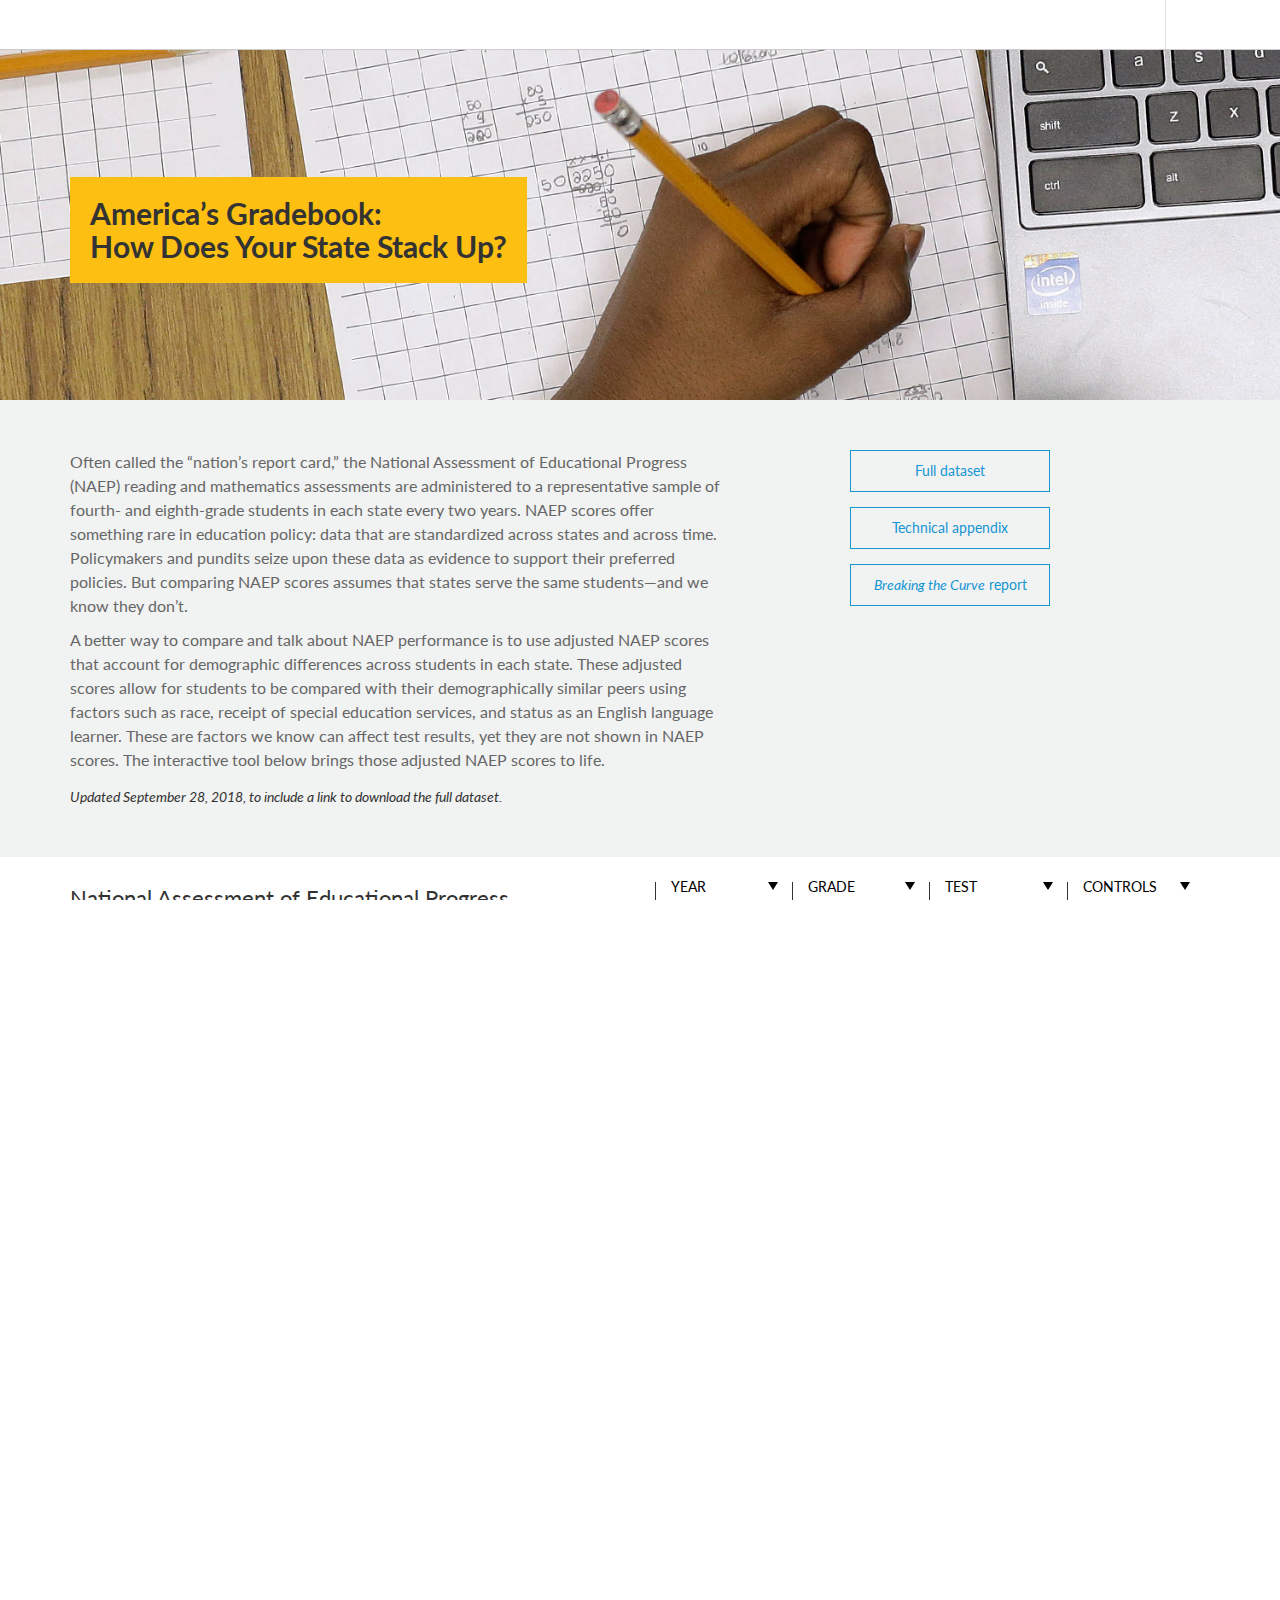
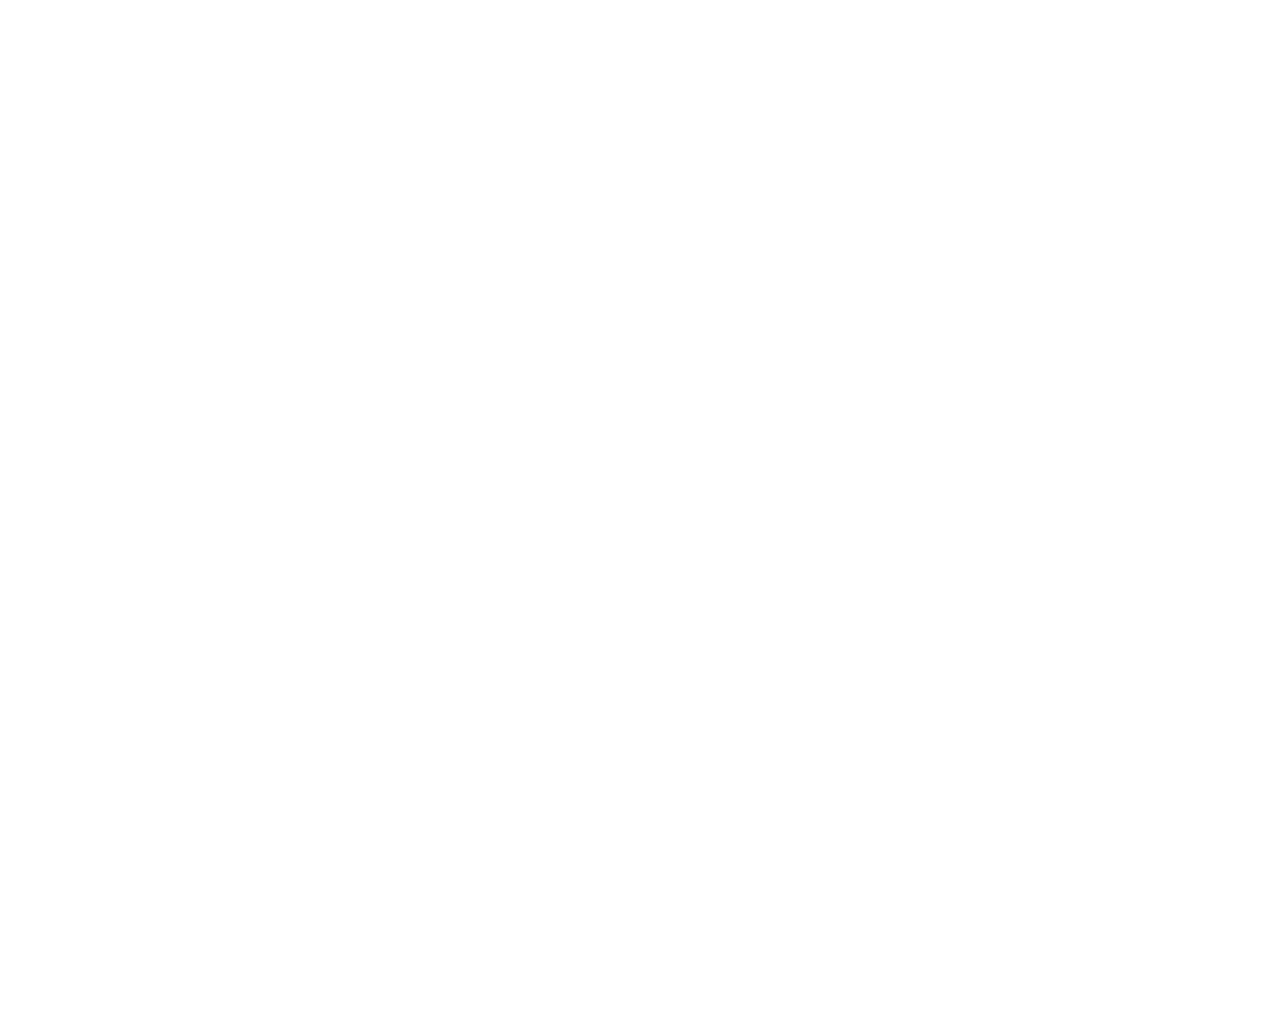
==== index.html @ 993fdc26 "text changes" ====
<!DOCTYPE html>
<html lang="en">

<head>
    <meta charset="utf-8">
    <meta http-equiv="X-UA-Compatible" content="IE=edge">
    <meta name="viewport" content="width=device-width, initial-scale=1, user-scalable=no">
    <link rel="shortcut icon" href="favicon.ico">
    <title>America’s Gradebook</title>


    <!--social metas-->
    <meta name="twitter:card" content="summary">
    <meta name="twitter:site" content="@urbaninstitute">
    <meta name="twitter:creator" content="@urbaninstitute">
    <meta name="twitter:title" content="America's Gradebook">
    <meta name="twitter:description" content="How does your state stack up?">
    <meta name="twitter:image" content="http://apps.urban.org/features/naep/img/social.png">
    <meta property="og:title" content="America's Gradebook" />
    <meta property="og:description" content="How does your state stack up?" />
    <meta property="og:image" content="http://apps.urban.org/features/naep/img/social.png" />
    <meta property="og:image:type" content="image/jpeg">
    <meta property="og:url" content="http://urbn.is/naep">


    <link href="https://fonts.googleapis.com/css?family=Lato:300,400,700,300italic,400italic,700italic" rel="stylesheet" type="text/css">
    <link rel="stylesheet" type="text/css" href="css/urban-header.css">
    <link rel="stylesheet" type="text/css" href="css/main.css">

    <link rel="stylesheet" type="text/css" href="lib/bootstrap.min.css">

    <script type="application/ld+json">
    {
        "@context": "http://schema.org",
        "@type": "NewsArticle",
        "headline": "America's Gradebook",
        "url": "http://apps.urban.org/features/naep/",
        "thumbnailUrl": "http://apps.urban.org/features/naep/img/social.png",
        "dateCreated": "2016-06-22T04:00:00.000Z",
        "articleSection": "Interactive Feature",
        "creator": ["Matthew Chingos","Kristin Blagg","Hannah Recht ","Christina Baird","Alexandra Tilsley","Elizabeth Forney"],
        "keywords": ["Education and Training"]
    }
    </script>


</head>

<body>
<!-- Google Tag Manager -->
<noscript><iframe src="//www.googletagmanager.com/ns.html?id=GTM-MKBD2W"
height="0" width="0" style="display:none;visibility:hidden"></iframe></noscript>
<script>(function(w,d,s,l,i){w[l]=w[l]||[];w[l].push({'gtm.start':
new Date().getTime(),event:'gtm.js'});var f=d.getElementsByTagName(s)[0],
j=d.createElement(s),dl=l!='dataLayer'?'&l='+l:'';j.async=true;j.src=
'//www.googletagmanager.com/gtm.js?id='+i+dl;f.parentNode.insertBefore(j,f);
})(window,document,'script','dataLayer','GTM-MKBD2W');</script>
<!-- End Google Tag Manager -->

    <!--    header-->
    <div id="header-pinned" class="no-touch">
        <div class="content">
            <a target="_blank" href="http://www.urban.org" title="Home" rel="home" class="site-logo"></a>
            <!--div class="title"><span class="feature-link"><a href="http://www.urban.org/features" class="title-linkback">Features</a> <span>: :</span> </span><a href="index.html" class="title-linkback">National Assessment of Education Progress</a>
            </div-->
            <div class="share-icons">
                <div class="shareThisP">
                    <span onclick="toggle_visibility('shareBox');">
                            <div class="shareThisB"></div>
                        </span>
                    <div class="shareThisW" id="shareBox">

                        <div class="addthis_toolbox addthis_default_style  " addthis:title="" addthis:url="">
                            <a href="https://www.facebook.com/sharer/sharer.php?u=http%3A//urbn.is/naep" target="_blank" class="addthis_button_facebook at300b" title="Facebook" onclick="toggle_visibility('shareBox');"><span class="at4-icon aticon-facebook" style="background-color: rgb(48, 88, 145);"><span class="at_a11y">Share on facebook</span></span></a>

                            <a href="http://twitter.com/intent/tweet?text=America%27s%20Gradebook%3A%20How%20Does%20Your%20State%20Stack%20Up%3F%20http%3A%2F%2Furbn.is%2Fnaep%20(via%20%40urbaninstitute)" target="_blank" class="addthis_button_twitter at300b" title="Tweet" onclick="toggle_visibility('shareBox');"><span class="at4-icon aticon-twitter" style="background-color: rgb(44, 168, 210);"><span class="at_a11y">Share on twitter</span></span></a>

                            <a href="mailto:%20?Subject= New interactive from Urban Institute &amp;Body=Hi! I thought you'd be interested in this new interactive from the Urban Institute: “America’s Gradebook: How Does Your State Stack Up?” http://urbn.is/naep" target="_blank" class="addthis_button_email at300b" target="_blank" title="Email" onclick="toggle_visibility('shareBox');"><span class="at4-icon aticon-email" style="background-color: rgb(115, 138, 141);"><span class="at_a11y">Share on email</span></span></a>
                            <div class="atclear"></div>
                        </div>

                    </div>
                </div>
            </div>
        </div>
    </div>

    <div id="openimg">
        <div class="container">
            <div class="row">
                <div class="col-md-6">
                    <div id="titleparent">
                        <div id="titleholder">
                            <h1 class="projtitle">America’s Gradebook:</br> How Does Your State Stack Up?</h1>
                        </div>
                    </div>
                </div>
            </div>
        </div>
    </div>

    <div id="intro">
        <div class="container">
            <div class="row">
                <div class="col-md-7">
                    <p>Often called the “nation’s report card,” the National Assessment of Educational Progress (NAEP) reading and mathematics assessments are administered to a representative sample of fourth- and eighth-grade students in each state every two years. NAEP scores offer something rare in education policy: data that are standardized across states and across time. Policymakers and pundits seize upon these data as evidence to support their preferred policies. But comparing NAEP scores assumes that states serve the same students—and we know they don’t.</p>

                    <p>A better way to compare and talk about NAEP performance is to use adjusted NAEP scores that account for demographic differences across students in each state. These adjusted scores allow for students to be compared with their demographically similar peers using factors such as race, receipt of special education services, and status as an English language learner. These are factors we know can affect test results, yet they are not shown in NAEP scores. The interactive tool below brings those adjusted NAEP scores to life.</p>
                    <div id = "dateUpdated">Updated September 28, 2018, to include a link to download the full dataset.</div>
                </div>

                <div class="col-md-4 col-md-offset-1">
                    <a href="data/NAEP_fulldata.xlsx" class="nodec">
                        <btn class="intro-button">Full dataset</btn>
                    </a>
                    <a href="naep-technical-appendix.pdf" class="nodec">
                        <btn class="intro-button">Technical appendix</btn>
                    </a>
                    <a href="http://www.urban.org/research/publication/breaking-curve-promises-and-pitfalls-using-naep-data-assess-state-role-student-achievement" class="nodec">
                        <btn class="intro-button"><i>Breaking the Curve</i> report</btn>
                    </a>
                </div>
            </div>
        </div>
    </div>

    <div class="container">
        <div id="controlbar" class="row">
            <div class="col-md-6">
                <div id="main-title">National Assessment of Educational Progress</div>
            </div>
            <div class="col-md-6">
                <div id="mainbtns">
                    <div class="holder">
                        <div class="ddbox" id="yearbox">
                            <div class="select-title">Year</div>
                            <div class="triangle" id="yeartriangle"></div>
                            <div id="yeardisplay" class="ddval"></div>
                        </div>
                        <div id="yeardd" class="dd maindd">
                            <input type="radio" name="year-select" id="y2019" class="urban-radio" value="2019" checked="checked" />
                            <label for="y2019" class="radio-label">2019</label>
                            <input type="radio" name="year-select" id="y2017" class="urban-radio" value="2017" />
                            <label for="y2017" class="radio-label">2017</label>
                            <input type="radio" name="year-select" id="y2015" class="urban-radio" value="2015" />
                            <label for="y2015" class="radio-label">2015</label>
                            <input type="radio" name="year-select" id="y2013" class="urban-radio" value="2013" />
                            <label for="y2013" class="radio-label">2013</label>
                            <input type="radio" name="year-select" id="y2011" class="urban-radio" value="2011" />
                            <label for="y2011" class="radio-label">2011</label>
                            <input type="radio" name="year-select" id="y2009" class="urban-radio" value="2009" />
                            <label for="y2009" class="radio-label">2009</label>
                            <input type="radio" name="year-select" id="y2007" class="urban-radio" value="2007" />
                            <label for="y2007" class="radio-label">2007</label>
                            <input type="radio" name="year-select" id="y2005" class="urban-radio" value="2005" />
                            <label for="y2005" class="radio-label">2005</label>
                            <input type="radio" name="year-select" id="y2003" class="urban-radio" value="2003" />
                            <label for="y2003" class="radio-label">2003</label>
                            <input type="radio" name="year-select" id="y2002" class="urban-radio" value="2002" />
                            <label for="y2002" class="radio-label">2002</label>
                            <input type="radio" name="year-select" id="y2000" class="urban-radio" value="2000" />
                            <label for="y2000" class="radio-label">2000</label>
                            <input type="radio" name="year-select" id="y1998" class="urban-radio" value="1998">
                            <label for="y1998" class="radio-label">1998</label>
                            <input type="radio" name="year-select" id="y1996" class="urban-radio" value="1996" />
                            <label for="y1996" class="radio-label">1996</label>
                        </div>
                    </div>

                    <div class="holder">
                        <div class="ddbox" id="gradebox">
                            <div class="select-title">Grade</div>
                            <div class="triangle" id="gradetriangle"></div>
                            <div id="gradedisplay" class="ddval"></div>
                        </div>
                        <div id="gradedd" class="dd maindd">
                            <input type="radio" name="grade-select" id="gr4" class="urban-radio" value="4" checked="checked" />
                            <label for="gr4" class="radio-label">4th</label>
                            <input type="radio" name="grade-select" id="gr8" class="urban-radio" value="8" />
                            <label for="gr8" class="radio-label">8th</label>
                        </div>
                    </div>
                    <div class="holder">
                        <div class="ddbox" id="subjectbox">
                            <div class="select-title">Test</div>
                            <div class="triangle" id="subjecttriangle"></div>
                            <div id="subjectdisplay" class="ddval"></div>
                        </div>
                        <div id="subjectdd" class="dd maindd">
                            <input type="radio" name="subject-select" id="math" class="urban-radio" value="math" checked="checked" />
                            <label for="math" class="radio-label">Math</label>
                            <input type="radio" name="subject-select" id="reading" class="urban-radio" value="reading" />
                            <label for="reading" class="radio-label">Reading</label>
                        </div>
                    </div>

                    <div class="holder">
                        <div class="ddbox" id="controlsbox">
                            <div class="select-title">Controls</div>
                            <div class="triangle"></div>
                            <div id="controlsdisplay" class="ddval"></div>

                        </div>
                        <div id="controlsdd" class="dd">
                            <btn id="allon" class="dropdown-button selected">All on</btn>
                            <btn id="alloff" class="dropdown-button">All off</btn>

                            <div id="controlstext">Select the factor(s) you want to consider in adjusting the raw NAEP scores.</div>
                            <input type="checkbox" name="age" id="age" class="css-checkbox" value="age" checked="checked" />
                            <label for="age" class="css-label">Age</label>

                            <input type="checkbox" name="race" id="race" class="css-checkbox" value="race" checked="checked" />
                            <label for="race" class="css-label">Race/Ethnicity</label>

                            <input type="checkbox" name="eng" id="eng" class="css-checkbox" value="eng" disabled ="disabled"/>
                            <label for="eng" class="css-label">Frequency of English spoken at home</label>

                            <input type="checkbox" name="sped" id="sped" class="css-checkbox" value="sped" checked="checked" />
                            <label for="sped" class="css-label">Special education status</label>

                            <input type="checkbox" name="lep" id="lep" class="css-checkbox" value="lep" checked="checked" />
                            <label for="lep" class="css-label">English language learner status</label>


                            <div id = "frplLabel">Free and reduced-price lunch eligibility</div>
                            <input type="checkbox" name="frpl" id="frpl" class="css-checkbox" value="frpl" />
                            <label for="frpl" class="css-label">As reported by NAEP</label>

                            <input type="checkbox" name="frplc" id="frplc" class="css-checkbox" value="frplc" checked="checked" />
                            <label for="frplc" class="css-label">Imputed</label>


                        </div>
                    </div>

                </div>
            </div>
        </div>
    </div>

    <hr>
    <div class="container">
        <div class="row">

            <div class="col-lg-7 col-md-7">
                <div class="legend-item">
                    <h4 class="legend-title">Unadjusted v. adjusted scores</h4></div>
                <div class="legend-item">
                    <div class="circle unadjusted"></div>
                    <div class="legend">Unadjusted</div>
                </div>

                <div class="legend-item">
                    <div class="circle adjusted"></div>
                    <div class="legend">Adjusted</div>
                </div>

                <!--line showing what test you're looking at-->
                <div id="graphname">
                    <div id="yearname" class="name"></div>
                    <div id="gradename" class="name"></div> grade
                    <div id="subjectname" class="name"></div> with controls for
                    <div id="controlsname" class="name"></div>
                </div>
            </div>
            <div class="col-lg-5 col-md-5">
                <div id="yearwarn"><span style="color:#fdbf11">*</span>Prior to 2003, students were only tested in one subject per year.</div>
                <div id="engwarn"><span style="color:#fdbf11">*</span>Note about english at home not in 2017, 2019.</div>
                <div id="frplwarn"><span style="color:#fdbf11">*</span>Starting in 2005, the NAEP data included information on whether the student’s school was operating under a provision that would allow for less frequent collection of school lunch forms. For students in these schools, we have built an imputed free and reduced-price lunch eligibility variable.</div>
            </div>
        </div>
        <div class="row">
            <div class="col-lg-7 col-md-7">
                <div id="graphic"></div>
            </div>
            <div class="col-lg-5 col-md-5">
                <div id="tooltipgraph"></div>
            </div>
        </div>

    </div>

    <!-- Footer -->
    <footer>
        <div id="about" class="container">
            <div class="row">

                <div class="col-md-7">
                    <h2>About the data</h2>
                    <p>The adjusted scores are based on an analysis of student-level, restricted-use NAEP data from the US Department of Education. Data are from the 1996, 1998, 2000, 2002, 2003, 2005, 2007, 2009, 2011, 2013, and 2015 administrations of the NAEP assessments. State participation was voluntary before 2003. As a result, state rankings in these years end at the number of states assessed in the year, not at 50.</p>

                    <p>We perform an adjustment across states and time by estimating the relationship between student characteristics and NAEP scores using the student-level data from 2003 (roughly the midpoint of the data). Our adjusted scores for each state reflect the difference between predicted student performance and actual student performance. Student-level data for 2017 are not yet available to researchers, so for that year we forecast an adjusted score that applies the 2015 adjustment to the 2017 raw score.</p>

                    <p>The details of the data and methodology are provided in the <a href="naep-technical-appendix.pdf">technical appendix.</a></p>

                </div>
                <div class="col-md-4 col-md-offset-1">

                    <h2>Project credits</h2>

                    <div class="urbanstatement">This feature was originally funded by an anonymous donor. The 2018 update was made possible with support from the Overdeck Family Foundation. The 2019 update was made possible with support from the Bill &amp; Melinda Gates Foundation. We are grateful to them and to all our funders, who make it possible for Urban to advance its mission. The views expressed are those of the authors and should not be attributed to the Urban Institute, its trustees, or its funders. Funders do not determine research findings or the insights and recommendations of our experts. More information on our funding principles is available <a href = "https://www.urban.org/support/funding-principles" target = "_blank">here</a>. Read our terms of service <a href = "https://www.urban.org/terms-service" target = "_blank">here</a>.</div>

                    <h3 class="job">Research</h3>
                    <a href="http://www.urban.org/author/matthew-chingos">Matthew Chingos</a> and <a href="http://www.urban.org/author/kristin-blagg">Kristin Blagg</a>

                    <h3 class="job">Development and Design</h3>
                    <a href="http://www.urban.org/author/hannah-recht">Hannah Recht</a> and <a href="http://www.urban.org/author/christina-baird">Christina Baird</a>

                    <h3 class="job">Writing</h3>
                    <a href="http://www.urban.org/author/alexandra-tilsley">Alexandra Tilsley</a>

                    <h3 class="job">Editorial</h3>
                    <a href="http://www.urban.org/author/elizabeth-forney">Elizabeth Forney</a>

                    <h3 class="job">Photography</h3> Patrick Semansky/AP

                    <div class="credits"><a href="https://github.com/UrbanInstitute/naep" target="_blank">View this project on Github.</a></div>
                </div>
            </div>
        </div>
    </footer>


    <script src="lib/jquery-2.2.1.min.js"></script>
    <script src="lib/bootstrap.min.js"></script>
    <script src="lib/d3.v3.min.js"></script>
    <script src="lib/modernizr.svg.min.js"></script>
    <script src="lib/header.js"></script>

    <script src="js/main.js"></script>


<script>
    (function (i, s, o, g, r, a, m) {
        i['GoogleAnalyticsObject'] = r;
        i[r] = i[r] || function () { 
            (i[r].q = i[r].q || []).push(arguments)
        }, i[r].l = 1 * new Date();
        a = s.createElement(o),  m = s.getElementsByTagName(o)[0];
        a.async = 1;
        a.src = g;
        m.parentNode.insertBefore(a, m) 
    })(window, document, 'script', '//www.google-analytics.com/analytics.js', 'ga'); 
    ga('create', 'UA-57529944-1', 'auto'); 
    ga('send', 'pageview');
</script>

<!-- START Parse.ly Include: Standard -->
<div id="parsely-root" style="display: none">
  <span id="parsely-cfg" data-parsely-site="urban.org"></span>
</div>
<script>
    (function(s, p, d) {
      var h=d.location.protocol, i=p+"-"+s,
          e=d.getElementById(i), r=d.getElementById(p+"-root"),
          u=h==="https:"?"d1z2jf7jlzjs58.cloudfront.net"
          :"static."+p+".com";
      if (e) return;
      e = d.createElement(s); e.id = i; e.async = true;
      e.src = h+"//"+u+"/p.js"; r.appendChild(e);
    })("script", "parsely", document);
</script>
<!-- END Parse.ly Include: Standard -->


</body>

</html>
---- css/urban-header.css ----
/*HEADER*/

#header-pinned {
    font: 16px Lato;
    color: #333;
    font-weight: 400;
    /* margin-right: 100px; */
    position: fixed;
    top: 0;
    left: 0;
    width: 100%;
    background: #fff;
    border-bottom: 1px solid #ccc;
    z-index: 999;
    -webkit-transition: top 0.25s linear;
    -moz-transition: top 0.25s linear;
    -o-transition: top 0.25s linear;
    transition: top 0.25s linear;
}

.is-visible {
    top: 0px !important;
}

#header-pinned .content {
    height: 49px;
    max-width: 1170px;
    margin: 0 auto;
    position: relative;
}

#header-pinned * {
    color: #333;
    font-weight: 400;
    text-decoration: none;
}

#header-pinned .site-logo {
    display: block;
    width: 34px;
    height: 34px;
    position: absolute;
    left: 10px;
    top: 8px;
    background: url(http://www.urban.org/sites/all/themes/urban/images/logo-mini-dark.png) no-repeat;
    background-size: 34px 34px;
}

#header-pinned .title {
    font-size: 14px;
    line-height: 49px;
    margin: 0 65px 0 55px;
    text-overflow: ellipsis;
    white-space: nowrap;
    overflow: hidden;
}

#header-pinned .title {
    font-size: 20px;
    margin-left: 80px;
}

#header-pinned .title span,
#header-pinned .title a {
    display: inline;
}

#header-pinned .share-icons {
    background-color: transparent;
    width: 69px;
    height: 50px;
    margin: 0;
    padding: 0;
    top: 0;
    width: 60px;
    position: absolute;
    right: 0;
}

#header-pinned .share-icons .shareThisP {
    border-top: 0;
    border-left: 1px solid #e6e5e5;
    height: 49px;
    padding: 9px 0 0;
}

#header-pinned .share-icons .shareThisB {
    float: none;
}

#header-pinned .share-icons .shareThisB {
    display: block;
    background-repeat: no-repeat;
    background-image: url(http://www.urban.org/sites/all/themes/urban/images/generated/icons-s8fe141aaaa.png);
    background-position: 0 -2396px;
    height: 32px;
    width: 32px;
    float: none;
    margin: 0 auto;
}

#header-pinned .share-icons .shareThisB:hover {
    background-position: 0 -1948px;
}

#header-pinned .share-icons .shareThisW {
    display: none;
    float: none;
    top: 50px;
    right: 0;
    left: auto;
    width: 300px;
    text-align: right;
    border: 0;
    background: transparent;
}

#header-pinned .share-icons .shareThisW {
    background-color: #fff;
    border: 1px solid #e6e5e5;
    position: absolute;
    top: 49px;
    left: -96px;
    padding: 0 0 9px;
    border-top: 0;
    width: 150px;
}

#header-pinned .share-icons .addthis_toolbox {
    display: inline-block;
    width: auto;
    border: 1px solid #e6e5e5;
    border-top: 0;
    background: #fff;
    padding: 10px 10px 0 0;
    margin: 0 auto;
}

#header-pinned .share-icons .at15t_twitter.at16t_twitter,
#header-pinned .share-icons .addthis_button_facebook {
    display: block;
    background-repeat: no-repeat;
    background-image: url(http://www.urban.org/sites/all/themes/urban/images/generated/icons-s8fe141aaaa.png);
    background-position: 0 -2056px;
    height: 32px;
    width: 32px;
}

#header-pinned .share-icons .at15t_twitter.at16t_twitter,
#header-pinned .share-icons .addthis_button_facebook:hover {
    background-position: 0 -1609px;
}

#header-pinned .share-icons .at15t_twitter.at16t_twitter,
#header-pinned .share-icons .addthis_button_twitter {
    display: block;
    background-repeat: no-repeat;
    background-image: url(http://www.urban.org/sites/all/themes/urban/images/generated/icons-s8fe141aaaa.png);
    background-position: 0 -1169px;
    height: 32px;
    width: 32px;
}

#header-pinned .share-icons .at15t_twitter.at16t_twitter,
#header-pinned .share-icons .addthis_button_twitter:hover {
    background-position: 0 -1577px;
}

#header-pinned .share-icons .at15t_linkedin.at16t_linkedin,
#header-pinned .share-icons .addthis_button_linkedin {
    display: block;
    background-repeat: no-repeat;
    background-image: url(http://www.urban.org/sites/all/themes/urban/images/generated/icons-s8fe141aaaa.png);
    background-position: 0 -1641px;
    height: 32px;
    width: 32px;
}

#header-pinned .share-icons .at15t_linkedin.at16t_linkedin,
#header-pinned .share-icons .addthis_button_linkedin:hover {
    background-position: 0 -1379px;
}

#header-pinned .share-icons .at15t_google_plusone_share.at16t_google_plusone_share,
#header-pinned .share-icons .addthis_button_google_plusone_share {
    display: block;
    background-repeat: no-repeat;
    background-image: url(http://www.urban.org/sites/all/themes/urban/images/generated/icons-s8fe141aaaa.png);
    background-position: 0 -1719px;
    height: 32px;
    width: 32px;
}

#header-pinned .share-icons .at15t_email.at16t_email,
#header-pinned .share-icons .addthis_button_email {
    display: block;
    background-repeat: no-repeat;
    background-image: url(http://www.urban.org/sites/all/themes/urban/images/generated/icons-s8fe141aaaa.png);
    background-position: 0 -1449px;
    height: 32px;
    width: 32px;
}

#header-pinned .share-icons .at15t_email.at16t_email,
#header-pinned .share-icons .addthis_button_email:hover {
    background-position: 0 -1271px;
}

#header-pinned .share-icons [class^="addthis_button_"] {
    display: inline-block !important;
    margin: 0 0 0 10px;
}

#header-pinned .share-icons .addthis_toolbox a {
    margin-bottom: 5px;
}

.at_a11y {
    display: none;
}

.header-links {
    height: 40px;
    background-color: #fff;
    width: 100%;
}

.header-links ul {
    height: 40px;
    list-style: none;
    text-align: center;
    margin: 0px;
    padding: 0px;
}

.header-links ul li {
    display: inline-block;
    font-size: 15px;
    font-weight: 500;
    height: 40px;
    margin: 0px;
    padding-top: 10px;
    padding-bottom: 0px;
    padding-left: 0px;
    padding-right: 0px;
    width: 22%;
}

@media(max-width:767px) {
    .header-links ul li {
        width: 28%;
        font: 400 13px/24px Lato, sans-serif
    }
    p {
        font: 400 13px/18px Lato, sans-serif !important;
    }
    h1 {
        font-size: 24px !important;
    }
    h2 {
        font-size: 20px !important;
    }
    h3 {
        font-size: 18px !important;
    }
    h4 {
        font-size: 16px !important;
    }
    .tt-name,
    .tt-title {
        font-size: 16px !important;
    }
    .feature-link {
        display: none !important;
    }
    #header-pinned .title {
        font-size: 15px !important;
        margin-left: 55px !important;
    }
}

.header-links a {
    color: #fff;
}

.header-links ul li:hover,
.header-links ul li.hover_effect {
    background-color: rgba(0, 155, 210, .8);
}


/*end css for header*/
---- css/main.css ----
html,
body {
    width: 100%;
    height: 100%;
    overflow-x: hidden;
}

body {
    font-family: Lato, sans-serif !important;
    font-weight: 400;
    font-size: 16pt;
    color: #666;
}

#maincontent {
    padding-top: 65px;
}

h1,
h2,
h3,
h4,
h5,
h6 {
    color: #333;
}

h1 {
    font: 400 30px/1.3em Lato, sans-serif;
    margin: 0 0 .5em;
}

h2 {
    font: 400 24px/1.3em Lato, sans-serif;
    margin: 0 0 .5em;
}

h3 {
    font: 400 20px/1.3em Lato, sans-serif;
    margin: 0 0 .5em;
}

h4 {
    font: 600 16px/1.3em Lato, sans-serif;
    margin: 0 0 .5em;
}

h5 {
    font: 700 14px/1.3em Lato, sans-serif;
    margin: 0 0 .5em;
    text-transform: uppercase;
}

h6 {}

p,
ul,
li {
    font: 400 16px/24px Lato, sans-serif;
    margin: 0 0 .5em;
    color: #666;
}

hr {
    width: 150px;
    display: inline-block;
    border: 3px solid #1696d2 !important;
    margin-top: 55px !important;
    margin-bottom: 55px !important;
    display: block;
    margin-left: auto;
    margin-right: auto;
}

a {
    color: #1696d2;
    text-decoration: none;
}

a:hover {
    color: #1696d2;
}

li {
    list-style: square;
}

hr {
    width: 100%;
    display: inline-block;
    border: 0 !important;
    height: 0 !important;
    border-bottom: 1px solid #ccc !important;
    border-bottom-color: #ccc !important;
    color: #ccc !important;
    margin-top: 15px !important;
    margin-bottom: 15px !important;
    display: block;
}


/* opening image and title*/

#openimg {
    margin-top: 50px;
    background-image: url("../img/introcropped.jpg");
    background-repeat: no-repeat;
    background-size: cover;
    height: 350px;
    width: 100%;
}

#titleparent {
    height: 350px;
    display: table;
}

#titleholder {
    display: table-cell;
    vertical-align: middle;
}

h1.projtitle {
    background-color: #fdbf11;
    padding: 20px;
    font-size: 30px;
    font-weight: 700;
    display: inline-block;
}
#dateUpdated{
    font-style: italic;
    font-size: 14px;
    margin-top: 15px;
}

/* intro and footer */

#intro {
    padding-top: 50px;
    padding-bottom: 50px;
}

footer,
#intro {
    background-color: #f1f2f2;
}

footer {
    margin-top: 25px;
    padding-top: 25px;
    padding-bottom: 25px;
    bottom: 0;
}

footer p {
    font-size: 14px;
}

footer h2 {
    text-transform: uppercase;
}

footer h2,
h3,
h4 {
    font-weight: 700;
}

.credits {
    font-size: 14px;
    margin-top: 1em;
    margin-bottom: 16px;
}

.job {
    font-size: 16px;
    margin-bottom: 4px;
    margin-top: 12px;
}

.urbanstatement {
    font-style: italic;
    color: #666666;
    font-size: 13px;
    margin-bottom: 1em;
}


/* buttons */

.intro-button {
    font-size: 14px;
    font-family: Lato, sans-serif;
    padding-top: 14px;
    padding-bottom: 14px;
    width: 200px;
    cursor: pointer;
    border: 1px solid #1696d2;
    background: transparent;
    color: #1696d2;
    display: block;
    line-height: 12px;
    text-align: center;
    margin-right: 12px;
    margin-bottom: 15px;
    text-decoration: none;
}

a.nodec:hover,
.intro-button a:hover {
    text-decoration: none;
}

.intro-button:hover {
    background-color: #1696d2;
    color: #ffffff;
    text-decoration: none;
    border: 1px solid #1696d2;
}

.dropdown-button {
    font-size: 14px;
    font-family: Lato, sans-serif;
    padding-top: 14px;
    padding-bottom: 14px;
    width: 100px;
    cursor: pointer;
    border: 1px solid #ccc;
    background-color: #ffffff;
    color: #666666;
    display: inline-block;
    line-height: 12px;
    text-align: center;
    margin-right: 12px;
}

.dropdown-button:hover,
.dropdown-button.selected {
    background-color: #1696d2;
    color: #ffffff;
    text-decoration: none;
    border: 1px solid #1696d2;
}


/*radio buttons*/

input[type=radio].urban-radio {
    position: absolute;
    z-index: -1000;
    left: -1000px;
    overflow: hidden;
    clip: rect(0 0 0 0);
    height: 1px;
    width: 1px;
    margin: -1px;
    padding: 0;
    border: 0;
}

input[type=radio].urban-radio + label.radio-label {
    padding-left: 25px;
    height: 16px;
    display: block;
    line-height: 16px;
    background-repeat: no-repeat;
    background-position: 0 0;
    font-size: 13px;
    vertical-align: middle;
    font-weight: 400;
    cursor: pointer;
    margin-bottom: 12px;
}

input[type=radio].urban-radio:disabled + label.radio-label {
    color: #989898;
}

.urban-radio:checked + label.radio-label {
    color: #000000;
}

input[type=radio].urban-radio:checked + label.radio-label {
    background-position: 0 -16px;
}

label.radio-label {
    -webkit-touch-callout: none;
    -webkit-user-select: none;
    -khtml-user-select: none;
    -moz-user-select: none;
    -ms-user-select: none;
    user-select: none;
}

label.radio-label:not(:disabled) {
    background-image: url("../img/radios.png");
}

input[type=radio].urban-radio:disabled + label.radio-label {
    background-image: url("../img/radioNotAvailable.png");
}


/*check boxes*/

input[type=checkbox].css-checkbox {
    position: absolute;
    z-index: -1000;
    left: -1000px;
    overflow: hidden;
    clip: rect(0 0 0 0);
    height: 1px;
    width: 1px;
    margin: -1px;
    padding: 0;
    border: 0;
}

input[type=checkbox].css-checkbox:disabled + label.css-label {
    opacity: .5;
}

input[type=checkbox].css-checkbox + label.css-label {
    padding-left: 25px;
    height: 16px;
    display: block;
    line-height: 16px;
    background-repeat: no-repeat;
    background-position: 0 0;
    font-size: 13px;
    font-weight: 400;
    vertical-align: middle;
    cursor: pointer;
    margin-bottom: 16px;
}

input[type=checkbox].css-checkbox:checked + label.css-label {
    background-position: 0 -16px;
}

label.css-label {
    background-image: url("../img/checkboxes.png");
    -webkit-touch-callout: none;
    -webkit-user-select: none;
    -khtml-user-select: none;
    -moz-user-select: none;
    -ms-user-select: none;
    user-select: none;
}


/*dropdown bar*/

#controlbar {
    padding-top: 25px;
}

#main-title {
    color: #333;
    font-size: 22px;
    text-align: left;
}

.select-title {
    font-size: 14px;
    text-transform: uppercase;
    color: #000000;
    margin-left: 15px;
    display: inline-block;
    position: relative;
    bottom: 5px;
}

.holder {
    position: relative;
    width: 24%;
    cursor: pointer;
    height: 40px;
    display: inline-block;
    border-left: 1px solid #333;
}

.triangle {
    display: inline-block;
    float: right;
    margin-top: 0px;
    margin-right: 10px;
    width: 0;
    height: 1px;
    border-style: solid;
    border-width: 8px 5px 0 5px;
    border-color: #000000 transparent transparent;
    -webkit-transform: rotate(360deg);
}

.triangle.blue {
    border-color: #1696d2 transparent transparent;
}

.ddval {
    font-size: 15px;
    color: #1696d2;
    margin-left: 15px;
    margin-top: 4px;
}

.dd {
    z-index: 10;
    background-color: #ffffff;
    position: absolute;
    border-left: 1px solid #ccc;
    border-right: 1px solid #ccc;
    border-bottom: 1px solid #ccc;
    border-top: 2px solid #1696d2;
    padding: 20px 10px 10px 20px;
    margin-top: 15px;
    right: 0;
}

.maindd {
    width: initial;
    font-size: 13px;
}

#controlsdd {
    width: 275px;
    float: right !important;
}

#controlstext {
    font-size: 13px;
    padding-bottom: 14px;
    padding-top: 14px;
    font-style: italic;
    color: #666;
}

.name {
    display: inline;
    /*font-weight: 700;*/
}

#graphname {
    font-size: 14px;
    color: #333;
}


/*legend*/

h4.legend-title {
    font-weight: 700;
    margin-top: 40px;
}

.legend-item {
    display: inline-block;
    margin-right: 25px;
}

.circle {
    border-radius: 50%;
    width: 10px;
    height: 10px;
    display: inline-block;
    margin-right: 4px;
}

.legend {
    display: inline-block;
    color: #333;
    font-size: 13px;
}

.circle.unadjusted {
    background: #fdbf11;
}

.circle.adjusted {
    background: #1696d2;
}

#yearwarn,#engwarn,#frplwarn {
    font-style: italic;
    color: #666666;
}


/*graphs*/

#graphic {
    width: 100%;
}

#tooltipgraph {
    width: 90%;
}

.axis,
.axis-show {
    font-size: 12px;
    font-weight: 400;
    color: #333;
}

.axis path {
    display: none;
}

.axis line {
    stroke: #000;
    shape-rendering: crispEdges;
}

.axis-show path,
.axis-show line {
    fill: none;
    stroke-width: 1px;
    stroke: #000;
    shape-rendering: crispEdges;
}

.charttitle {
    font-size: 18px;
    fill: #1696d2;
}

.yearstitle {
    font-size: 13px;
}

.dot,
.chartline,
.statename {
    cursor: pointer;
}

.unadjusted,
.unadjusted.highlight,
.unadjusted.deselected.highlight,
.unadjusted.selected,
.unadjusted.selected.lowlight {
    fill: #fdbf11;
}

.adjusted,
.adjusted.highlight,
.adjusted.deselected.highlight,
.adjusted.selected,
.adjusted.selected.lowlight {
    fill: #1696d2;
}

.chartline,
.chartline.highlight,
.chartline.deselected.highlight,
.chartline.selected,
.chartline.selected.lowlight {
    fill: none;
    stroke-width: 1px;
    stroke: #626262;
    shape-rendering: crispEdges;
}

.unadjusted.lowlight,
.unadjusted.deselected {
    fill: #fee9bb;
}

.adjusted.lowlight,
.adjusted.deselected {
    fill: #bfd7ef;
}

.chartline.lowlight,
.chartline.deselected {
    stroke: #aba8a7;
}

.statename.lowlight,
.statename.deselected {
    fill: #989696;
}

.statename.highlight,
.statename.selected {
    fill: #1696d2;
    font-weight: 700;
}

.rankline {
    fill: none;
    stroke-width: 1px;
}

.unadjusted.rankline {
    stroke: #fdbf11;
}

.adjusted.rankline {
    stroke: #1696d2;
}

.point-label {
    font-size: 12px;
}

.axistitle {
    font-size: 13px;
    font-style: italic;
}

@media (min-width: 1600px) {
    #openimg {
        height: 350px;
        width: 100%;
    }
}
@media(max-width: 1200px){
    .ddval {
        margin-left: 8px;
    }
    .select-title {
        font-size: 14px;
        margin-left: 8px;
    }
}
@media (max-width: 1050px) {
    #openimg {
        height: 300px;
        width: 100%;
    }
    #titleparent {
        height: 300px;
    }
}

@media (max-width: 990px) {
    #mainbtns {
        margin-top: 16px;
    }
    #tooltipgraph {
        display: none;
    }
    .ddval {
        margin-left: 15px;
    }
    .select-title {
        font-size: 15px;
        margin-left: 15px;
    }
}

@media (max-width: 600px) {
    #openimg {
        background-image: url("../img/mobileIntroImage.jpg");
        height: 250px;
    }
    #titleparent {
        height: 250px;
    }
    .ddval,
    .selecttitle {
        font-size: 13px;
    }
    .holder {
        width: 48%;
        margin-bottom: 12px;
    }
}


#frplLabel{
    width: 150px;
    color: #1696d2;
    font-weight: bold;
    text-transform: uppercase;
    font-size: 12px;
    margin-bottom: 10px;
    margin-top: 29px;
}
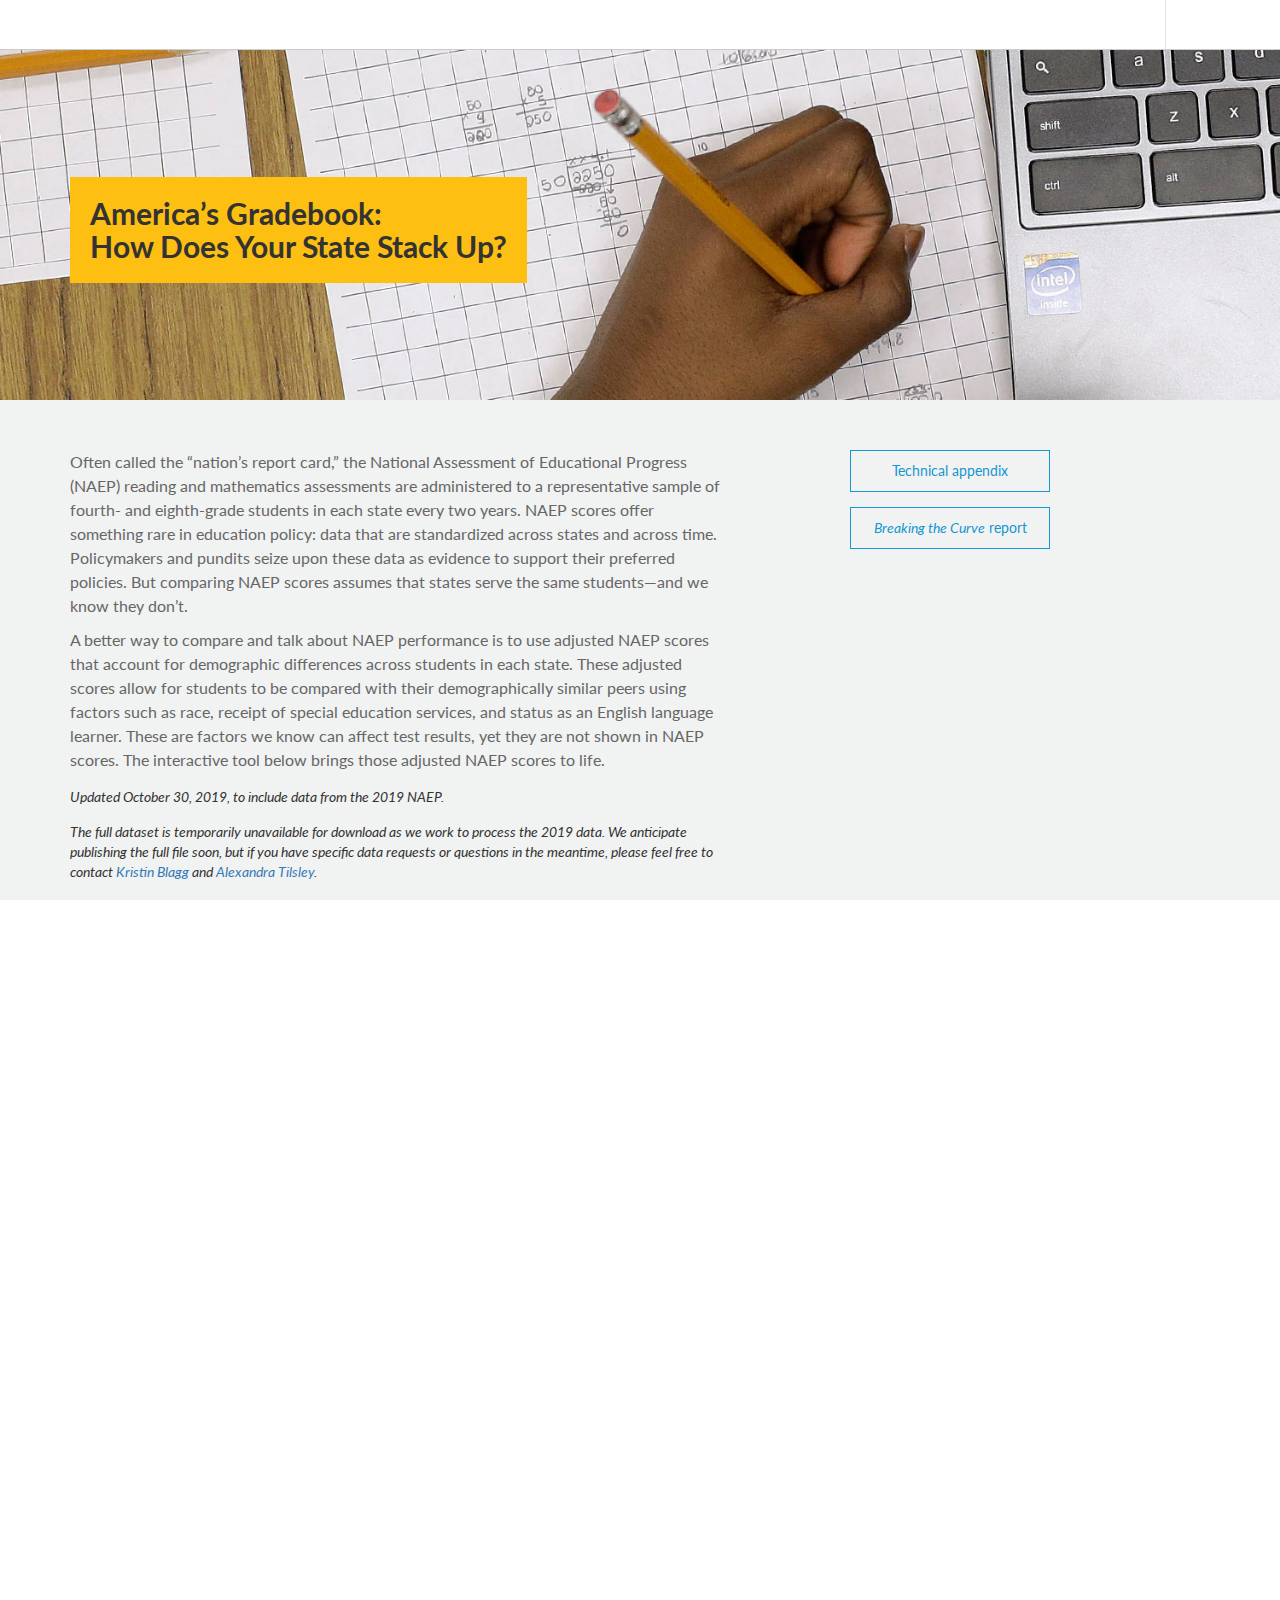
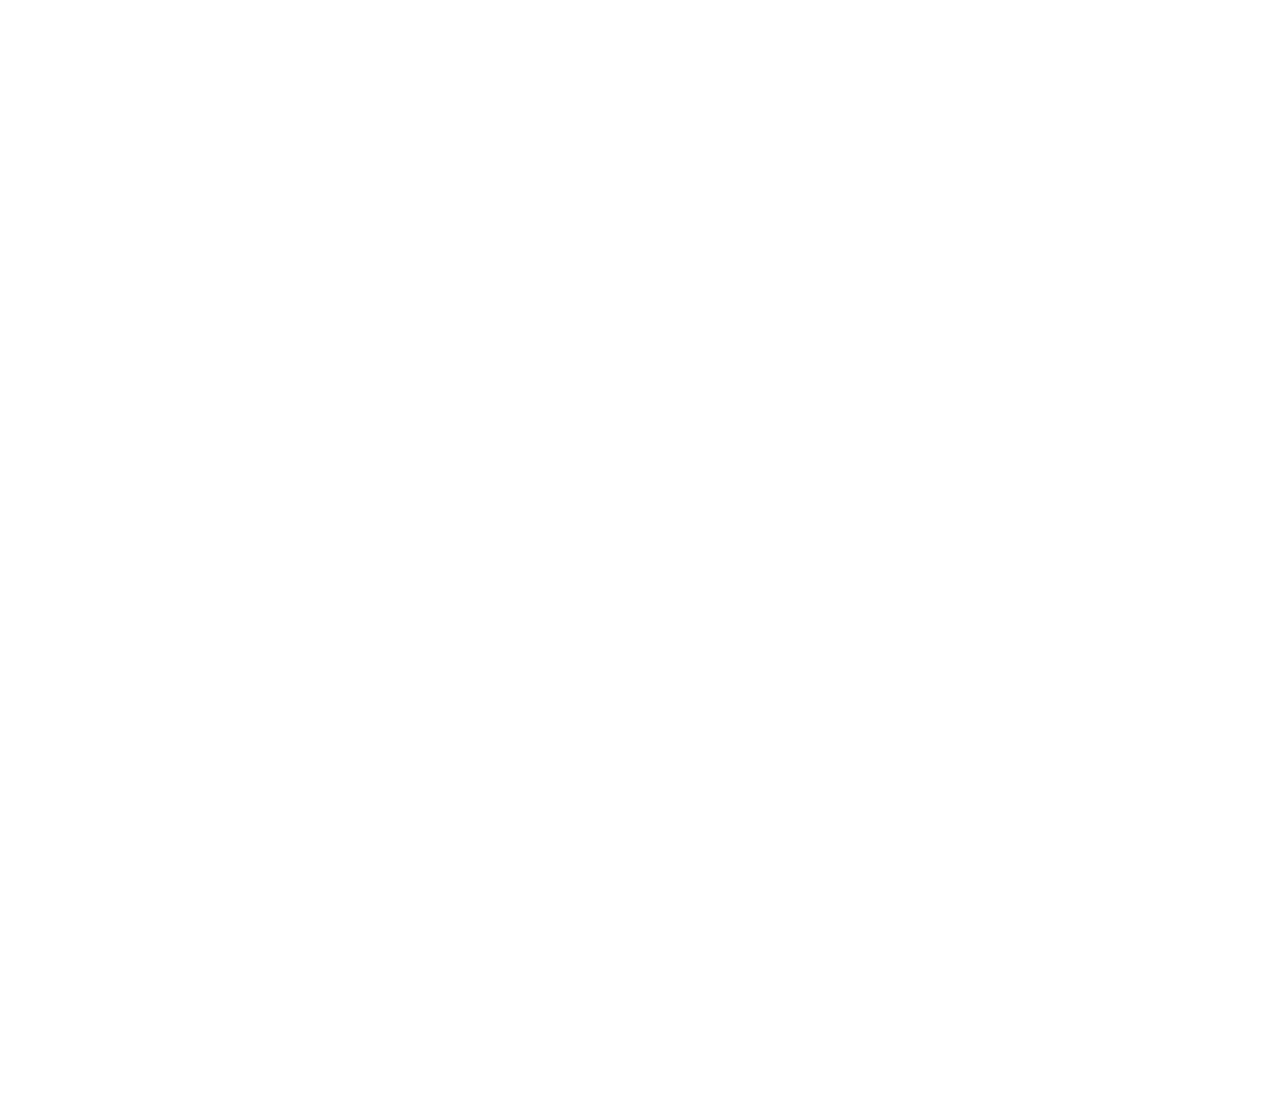
==== commit bfa14b53: "full 2019 update" ====
--- a/index.html
+++ b/index.html
@@ -6,7 +6,7 @@
     <meta http-equiv="X-UA-Compatible" content="IE=edge">
     <meta name="viewport" content="width=device-width, initial-scale=1, user-scalable=no">
     <link rel="shortcut icon" href="favicon.ico">
-    <title>America’s Gradebook</title>
+    <title>America's Gradebook</title>
 
 
     <!--social metas-->
@@ -15,10 +15,10 @@
     <meta name="twitter:creator" content="@urbaninstitute">
     <meta name="twitter:title" content="America's Gradebook">
     <meta name="twitter:description" content="How does your state stack up?">
-    <meta name="twitter:image" content="http://apps.urban.org/features/naep/img/social.png">
+    <meta name="twitter:image" content="https://apps.urban.org/features/naep/img/social.png">
     <meta property="og:title" content="America's Gradebook" />
     <meta property="og:description" content="How does your state stack up?" />
-    <meta property="og:image" content="http://apps.urban.org/features/naep/img/social.png" />
+    <meta property="og:image" content="https://apps.urban.org/features/naep/img/social.png" />
     <meta property="og:image:type" content="image/jpeg">
     <meta property="og:url" content="http://urbn.is/naep">
 
@@ -34,8 +34,8 @@
         "@context": "http://schema.org",
         "@type": "NewsArticle",
         "headline": "America's Gradebook",
-        "url": "http://apps.urban.org/features/naep/",
-        "thumbnailUrl": "http://apps.urban.org/features/naep/img/social.png",
+        "url": "https://apps.urban.org/features/naep/",
+        "thumbnailUrl": "https://apps.urban.org/features/naep/img/social.png",
         "dateCreated": "2016-06-22T04:00:00.000Z",
         "articleSection": "Interactive Feature",
         "creator": ["Matthew Chingos","Kristin Blagg","Hannah Recht ","Christina Baird","Alexandra Tilsley","Elizabeth Forney"],
@@ -60,8 +60,8 @@
     <!--    header-->
     <div id="header-pinned" class="no-touch">
         <div class="content">
-            <a target="_blank" href="http://www.urban.org" title="Home" rel="home" class="site-logo"></a>
-            <!--div class="title"><span class="feature-link"><a href="http://www.urban.org/features" class="title-linkback">Features</a> <span>: :</span> </span><a href="index.html" class="title-linkback">National Assessment of Education Progress</a>
+            <a target="_blank" href="https://www.urban.org" title="Home" rel="home" class="site-logo"></a>
+            <!--div class="title"><span class="feature-link"><a href="https://www.urban.org/features" class="title-linkback">Features</a> <span>: :</span> </span><a href="index.html" class="title-linkback">National Assessment of Education Progress</a>
             </div-->
             <div class="share-icons">
                 <div class="shareThisP">
@@ -91,7 +91,7 @@
                 <div class="col-md-6">
                     <div id="titleparent">
                         <div id="titleholder">
-                            <h1 class="projtitle">America’s Gradebook:</br> How Does Your State Stack Up?</h1>
+                            <h1 class="projtitle">America&rsquo;s Gradebook:</br> How Does Your State Stack Up?</h1>
                         </div>
                     </div>
                 </div>
@@ -106,17 +106,19 @@
                     <p>Often called the “nation’s report card,” the National Assessment of Educational Progress (NAEP) reading and mathematics assessments are administered to a representative sample of fourth- and eighth-grade students in each state every two years. NAEP scores offer something rare in education policy: data that are standardized across states and across time. Policymakers and pundits seize upon these data as evidence to support their preferred policies. But comparing NAEP scores assumes that states serve the same students—and we know they don’t.</p>
 
                     <p>A better way to compare and talk about NAEP performance is to use adjusted NAEP scores that account for demographic differences across students in each state. These adjusted scores allow for students to be compared with their demographically similar peers using factors such as race, receipt of special education services, and status as an English language learner. These are factors we know can affect test results, yet they are not shown in NAEP scores. The interactive tool below brings those adjusted NAEP scores to life.</p>
-                    <div id = "dateUpdated">Updated September 28, 2018, to include a link to download the full dataset.</div>
+                    <div id = "dateUpdated">Updated October 30, 2019, to include data from the 2019 NAEP.</div>
+                    <div id = "dateUpdated">The full dataset is temporarily unavailable for download as we work to process the 2019 data. We anticipate publishing the full file soon, but if you have specific data requests or questions in the meantime, please feel free to contact <a href = "mailto:kblagg@urban.org">Kristin Blagg</a> and <a href = "mailto:atilsley@urban.org">Alexandra Tilsley</a>.</div>
+
                 </div>
 
                 <div class="col-md-4 col-md-offset-1">
-                    <a href="data/NAEP_fulldata.xlsx" class="nodec">
+     <!--                <a href="data/NAEP_fulldata.xlsx" class="nodec">
                         <btn class="intro-button">Full dataset</btn>
-                    </a>
-                    <a href="naep-technical-appendix.pdf" class="nodec">
+                    </a> -->
+                    <a href="naep-technical-appendix.pdf" class="nodec" target = "_blank">
                         <btn class="intro-button">Technical appendix</btn>
                     </a>
-                    <a href="http://www.urban.org/research/publication/breaking-curve-promises-and-pitfalls-using-naep-data-assess-state-role-student-achievement" class="nodec">
+                    <a href="https://www.urban.org/research/publication/breaking-curve-promises-and-pitfalls-using-naep-data-assess-state-role-student-achievement" target = "_blank class="nodec">
                         <btn class="intro-button"><i>Breaking the Curve</i> report</btn>
                     </a>
                 </div>
@@ -265,8 +267,8 @@
             </div>
             <div class="col-lg-5 col-md-5">
                 <div id="yearwarn"><span style="color:#fdbf11">*</span>Prior to 2003, students were only tested in one subject per year.</div>
-                <div id="engwarn"><span style="color:#fdbf11">*</span>Note about english at home not in 2017, 2019.</div>
-                <div id="frplwarn"><span style="color:#fdbf11">*</span>Starting in 2005, the NAEP data included information on whether the student’s school was operating under a provision that would allow for less frequent collection of school lunch forms. For students in these schools, we have built an imputed free and reduced-price lunch eligibility variable.</div>
+                <div id="engwarn"><span style="color:#fdbf11">*</span>Students were not asked about how frequently they spoke English at home in the 2017 NAEP.</div>
+                <div id="frplwarn"><span style="color:#fdbf11">*</span>Prior to 2005, we don&rsquo;t have the information to provide an imputed free and reduced-price lunch measure.</div>
             </div>
         </div>
         <div class="row">
@@ -287,11 +289,11 @@
 
                 <div class="col-md-7">
                     <h2>About the data</h2>
-                    <p>The adjusted scores are based on an analysis of student-level, restricted-use NAEP data from the US Department of Education. Data are from the 1996, 1998, 2000, 2002, 2003, 2005, 2007, 2009, 2011, 2013, and 2015 administrations of the NAEP assessments. State participation was voluntary before 2003. As a result, state rankings in these years end at the number of states assessed in the year, not at 50.</p>
-
-                    <p>We perform an adjustment across states and time by estimating the relationship between student characteristics and NAEP scores using the student-level data from 2003 (roughly the midpoint of the data). Our adjusted scores for each state reflect the difference between predicted student performance and actual student performance. Student-level data for 2017 are not yet available to researchers, so for that year we forecast an adjusted score that applies the 2015 adjustment to the 2017 raw score.</p>
-
-                    <p>The details of the data and methodology are provided in the <a href="naep-technical-appendix.pdf">technical appendix.</a></p>
+                    <p>The adjusted scores are based on an analysis of student-level, restricted-use NAEP data from the US Department of Education. Data are from the 1996, 1998, 2000, 2002, 2003, 2005, 2007, 2009, 2011, 2013, 2015, and 2017 administrations of the NAEP assessments. State participation was voluntary before 2003. As a result, state rankings in these years end at the number of states assessed in the year, not at 50.</p>
+
+                    <p>We perform an adjustment across states and time by estimating the relationship between student characteristics and NAEP scores using the student-level data from 2003.Our adjusted scores for each state reflect the difference between predicted student performance and actual student performance. Student-level data for 2019 are not yet available to researchers, so for that year we forecast an adjusted score that applies the 2017 adjustment to the 2019 raw score.</p>
+
+                    <p>The details of the data and methodology are provided in the <a href="naep-technical-appendix.pdf" target = "_blank">technical appendix.</a></p>
 
                 </div>
                 <div class="col-md-4 col-md-offset-1">
@@ -301,16 +303,16 @@
                     <div class="urbanstatement">This feature was originally funded by an anonymous donor. The 2018 update was made possible with support from the Overdeck Family Foundation. The 2019 update was made possible with support from the Bill &amp; Melinda Gates Foundation. We are grateful to them and to all our funders, who make it possible for Urban to advance its mission. The views expressed are those of the authors and should not be attributed to the Urban Institute, its trustees, or its funders. Funders do not determine research findings or the insights and recommendations of our experts. More information on our funding principles is available <a href = "https://www.urban.org/support/funding-principles" target = "_blank">here</a>. Read our terms of service <a href = "https://www.urban.org/terms-service" target = "_blank">here</a>.</div>
 
                     <h3 class="job">Research</h3>
-                    <a href="http://www.urban.org/author/matthew-chingos">Matthew Chingos</a> and <a href="http://www.urban.org/author/kristin-blagg">Kristin Blagg</a>
+                    <a href="https://www.urban.org/author/kristin-blagg" target = "_blank">Kristin Blagg</a>, <a href="https://www.urban.org/author/matthew-chingos" target = "_blank">Matthew Chingos</a>, <a href = "https://www.urban.org/author/grace-luetmer" target = "_blank">Grace Luetmer</a>, and Victoria Rosenboom  
 
                     <h3 class="job">Development and Design</h3>
-                    <a href="http://www.urban.org/author/hannah-recht">Hannah Recht</a> and <a href="http://www.urban.org/author/christina-baird">Christina Baird</a>
+                    Hannah Recht, Christina Baird, and Ben Chartoff
 
                     <h3 class="job">Writing</h3>
-                    <a href="http://www.urban.org/author/alexandra-tilsley">Alexandra Tilsley</a>
+                    <a href="https://www.urban.org/author/alexandra-tilsley" target = "_blank">Alexandra Tilsley</a>
 
                     <h3 class="job">Editorial</h3>
-                    <a href="http://www.urban.org/author/elizabeth-forney">Elizabeth Forney</a>
+                    Elizabeth Forney and David Hinson
 
                     <h3 class="job">Photography</h3> Patrick Semansky/AP
 
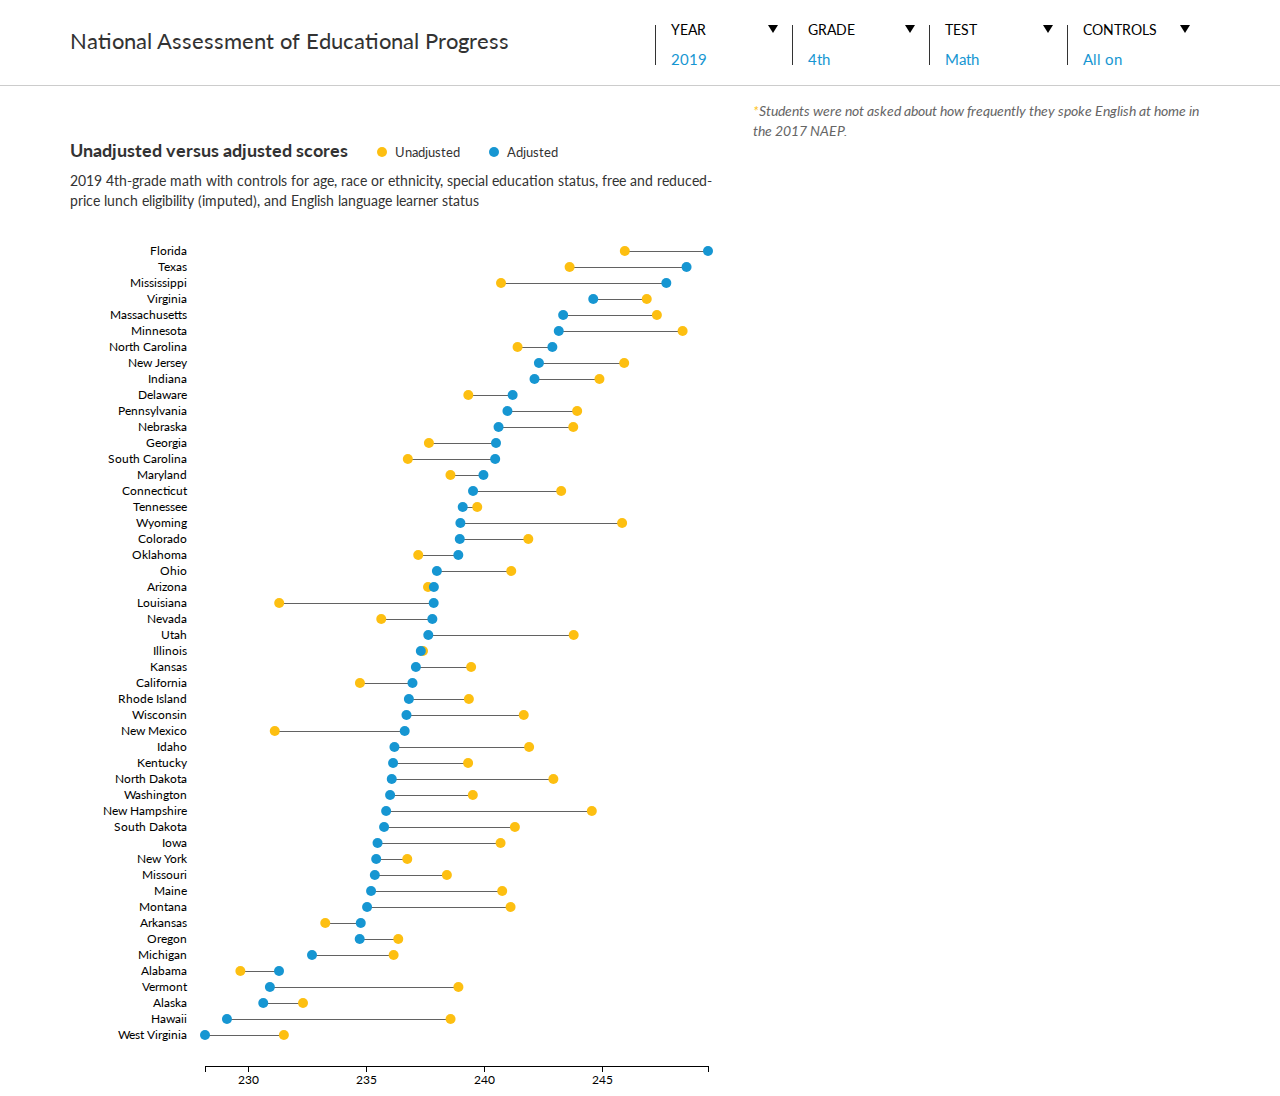
==== commit 96bf89d8: "pym embeddable version" ====
--- a/index.html
+++ b/index.html
@@ -56,75 +56,6 @@
 '//www.googletagmanager.com/gtm.js?id='+i+dl;f.parentNode.insertBefore(j,f);
 })(window,document,'script','dataLayer','GTM-MKBD2W');</script>
 <!-- End Google Tag Manager -->
-
-    <!--    header-->
-    <div id="header-pinned" class="no-touch">
-        <div class="content">
-            <a target="_blank" href="https://www.urban.org" title="Home" rel="home" class="site-logo"></a>
-            <!--div class="title"><span class="feature-link"><a href="https://www.urban.org/features" class="title-linkback">Features</a> <span>: :</span> </span><a href="index.html" class="title-linkback">National Assessment of Education Progress</a>
-            </div-->
-            <div class="share-icons">
-                <div class="shareThisP">
-                    <span onclick="toggle_visibility('shareBox');">
-                            <div class="shareThisB"></div>
-                        </span>
-                    <div class="shareThisW" id="shareBox">
-
-                        <div class="addthis_toolbox addthis_default_style  " addthis:title="" addthis:url="">
-                            <a href="https://www.facebook.com/sharer/sharer.php?u=http%3A//urbn.is/naep" target="_blank" class="addthis_button_facebook at300b" title="Facebook" onclick="toggle_visibility('shareBox');"><span class="at4-icon aticon-facebook" style="background-color: rgb(48, 88, 145);"><span class="at_a11y">Share on facebook</span></span></a>
-
-                            <a href="http://twitter.com/intent/tweet?text=America%27s%20Gradebook%3A%20How%20Does%20Your%20State%20Stack%20Up%3F%20http%3A%2F%2Furbn.is%2Fnaep%20(via%20%40urbaninstitute)" target="_blank" class="addthis_button_twitter at300b" title="Tweet" onclick="toggle_visibility('shareBox');"><span class="at4-icon aticon-twitter" style="background-color: rgb(44, 168, 210);"><span class="at_a11y">Share on twitter</span></span></a>
-
-                            <a href="mailto:%20?Subject= New interactive from Urban Institute &amp;Body=Hi! I thought you'd be interested in this new interactive from the Urban Institute: “America’s Gradebook: How Does Your State Stack Up?” http://urbn.is/naep" target="_blank" class="addthis_button_email at300b" target="_blank" title="Email" onclick="toggle_visibility('shareBox');"><span class="at4-icon aticon-email" style="background-color: rgb(115, 138, 141);"><span class="at_a11y">Share on email</span></span></a>
-                            <div class="atclear"></div>
-                        </div>
-
-                    </div>
-                </div>
-            </div>
-        </div>
-    </div>
-
-    <div id="openimg">
-        <div class="container">
-            <div class="row">
-                <div class="col-md-6">
-                    <div id="titleparent">
-                        <div id="titleholder">
-                            <h1 class="projtitle">America&rsquo;s Gradebook:</br> How Does Your State Stack Up?</h1>
-                        </div>
-                    </div>
-                </div>
-            </div>
-        </div>
-    </div>
-
-    <div id="intro">
-        <div class="container">
-            <div class="row">
-                <div class="col-md-7">
-                    <p>Often called the “nation’s report card,” the National Assessment of Educational Progress (NAEP) reading and mathematics assessments are administered to a representative sample of fourth- and eighth-grade students in each state every two years. NAEP scores offer something rare in education policy: data that are standardized across states and across time. Policymakers and pundits seize upon these data as evidence to support their preferred policies. But comparing NAEP scores assumes that states serve the same students—and we know they don’t.</p>
-
-                    <p>A better way to compare and talk about NAEP performance is to use adjusted NAEP scores that account for demographic differences across students in each state. These adjusted scores allow for students to be compared with their demographically similar peers using factors such as race, receipt of special education services, and status as an English language learner. These are factors we know can affect test results, yet they are not shown in NAEP scores. The interactive tool below brings those adjusted NAEP scores to life.</p>
-                    <div id = "dateUpdated">Updated October 30, 2019, to include data from the 2019 NAEP.</div>
-                    <div id = "dateUpdated">The full dataset is temporarily unavailable for download as we work to process the 2019 data. We anticipate publishing the full file soon, but if you have specific data requests or questions in the meantime, please feel free to contact <a href = "mailto:kblagg@urban.org">Kristin Blagg</a> and <a href = "mailto:atilsley@urban.org">Alexandra Tilsley</a>.</div>
-
-                </div>
-
-                <div class="col-md-4 col-md-offset-1">
-     <!--                <a href="data/NAEP_fulldata.xlsx" class="nodec">
-                        <btn class="intro-button">Full dataset</btn>
-                    </a> -->
-                    <a href="naep-technical-appendix.pdf" class="nodec" target = "_blank">
-                        <btn class="intro-button">Technical appendix</btn>
-                    </a>
-                    <a href="https://www.urban.org/research/publication/breaking-curve-promises-and-pitfalls-using-naep-data-assess-state-role-student-achievement" target = "_blank class="nodec">
-                        <btn class="intro-button"><i>Breaking the Curve</i> report</btn>
-                    </a>
-                </div>
-            </div>
-        </div>
-    </div>
 
     <div class="container">
         <div id="controlbar" class="row">
@@ -212,7 +143,7 @@
                             <label for="age" class="css-label">Age</label>
 
                             <input type="checkbox" name="race" id="race" class="css-checkbox" value="race" checked="checked" />
-                            <label for="race" class="css-label">Race/Ethnicity</label>
+                            <label for="race" class="css-label">Race or ethnicity</label>
 
                             <input type="checkbox" name="eng" id="eng" class="css-checkbox" value="eng" disabled ="disabled"/>
                             <label for="eng" class="css-label">Frequency of English spoken at home</label>
@@ -246,7 +177,7 @@
 
             <div class="col-lg-7 col-md-7">
                 <div class="legend-item">
-                    <h4 class="legend-title">Unadjusted v. adjusted scores</h4></div>
+                    <h4 class="legend-title">Unadjusted versus adjusted scores</h4></div>
                 <div class="legend-item">
                     <div class="circle unadjusted"></div>
                     <div class="legend">Unadjusted</div>
@@ -260,7 +191,7 @@
                 <!--line showing what test you're looking at-->
                 <div id="graphname">
                     <div id="yearname" class="name"></div>
-                    <div id="gradename" class="name"></div> grade
+                    <div id="gradename" class="name"></div>-grade
                     <div id="subjectname" class="name"></div> with controls for
                     <div id="controlsname" class="name"></div>
                 </div>
@@ -282,46 +213,7 @@
 
     </div>
 
-    <!-- Footer -->
-    <footer>
-        <div id="about" class="container">
-            <div class="row">
-
-                <div class="col-md-7">
-                    <h2>About the data</h2>
-                    <p>The adjusted scores are based on an analysis of student-level, restricted-use NAEP data from the US Department of Education. Data are from the 1996, 1998, 2000, 2002, 2003, 2005, 2007, 2009, 2011, 2013, 2015, and 2017 administrations of the NAEP assessments. State participation was voluntary before 2003. As a result, state rankings in these years end at the number of states assessed in the year, not at 50.</p>
-
-                    <p>We perform an adjustment across states and time by estimating the relationship between student characteristics and NAEP scores using the student-level data from 2003.Our adjusted scores for each state reflect the difference between predicted student performance and actual student performance. Student-level data for 2019 are not yet available to researchers, so for that year we forecast an adjusted score that applies the 2017 adjustment to the 2019 raw score.</p>
-
-                    <p>The details of the data and methodology are provided in the <a href="naep-technical-appendix.pdf" target = "_blank">technical appendix.</a></p>
-
-                </div>
-                <div class="col-md-4 col-md-offset-1">
-
-                    <h2>Project credits</h2>
-
-                    <div class="urbanstatement">This feature was originally funded by an anonymous donor. The 2018 update was made possible with support from the Overdeck Family Foundation. The 2019 update was made possible with support from the Bill &amp; Melinda Gates Foundation. We are grateful to them and to all our funders, who make it possible for Urban to advance its mission. The views expressed are those of the authors and should not be attributed to the Urban Institute, its trustees, or its funders. Funders do not determine research findings or the insights and recommendations of our experts. More information on our funding principles is available <a href = "https://www.urban.org/support/funding-principles" target = "_blank">here</a>. Read our terms of service <a href = "https://www.urban.org/terms-service" target = "_blank">here</a>.</div>
-
-                    <h3 class="job">Research</h3>
-                    <a href="https://www.urban.org/author/kristin-blagg" target = "_blank">Kristin Blagg</a>, <a href="https://www.urban.org/author/matthew-chingos" target = "_blank">Matthew Chingos</a>, <a href = "https://www.urban.org/author/grace-luetmer" target = "_blank">Grace Luetmer</a>, and Victoria Rosenboom  
-
-                    <h3 class="job">Development and Design</h3>
-                    Hannah Recht, Christina Baird, and Ben Chartoff
-
-                    <h3 class="job">Writing</h3>
-                    <a href="https://www.urban.org/author/alexandra-tilsley" target = "_blank">Alexandra Tilsley</a>
-
-                    <h3 class="job">Editorial</h3>
-                    Elizabeth Forney and David Hinson
-
-                    <h3 class="job">Photography</h3> Patrick Semansky/AP
-
-                    <div class="credits"><a href="https://github.com/UrbanInstitute/naep" target="_blank">View this project on Github.</a></div>
-                </div>
-            </div>
-        </div>
-    </footer>
-
+    <script type="text/javascript" src="js/pym.min.js"></script>
 
     <script src="lib/jquery-2.2.1.min.js"></script>
     <script src="lib/bootstrap.min.js"></script>
--- a/css/main.css
+++ b/css/main.css
@@ -1,7 +1,8 @@
 html,
 body {
     width: 100%;
-    height: 100%;
+    /*height: 100%;*/
+    display: block;
     overflow-x: hidden;
 }
 
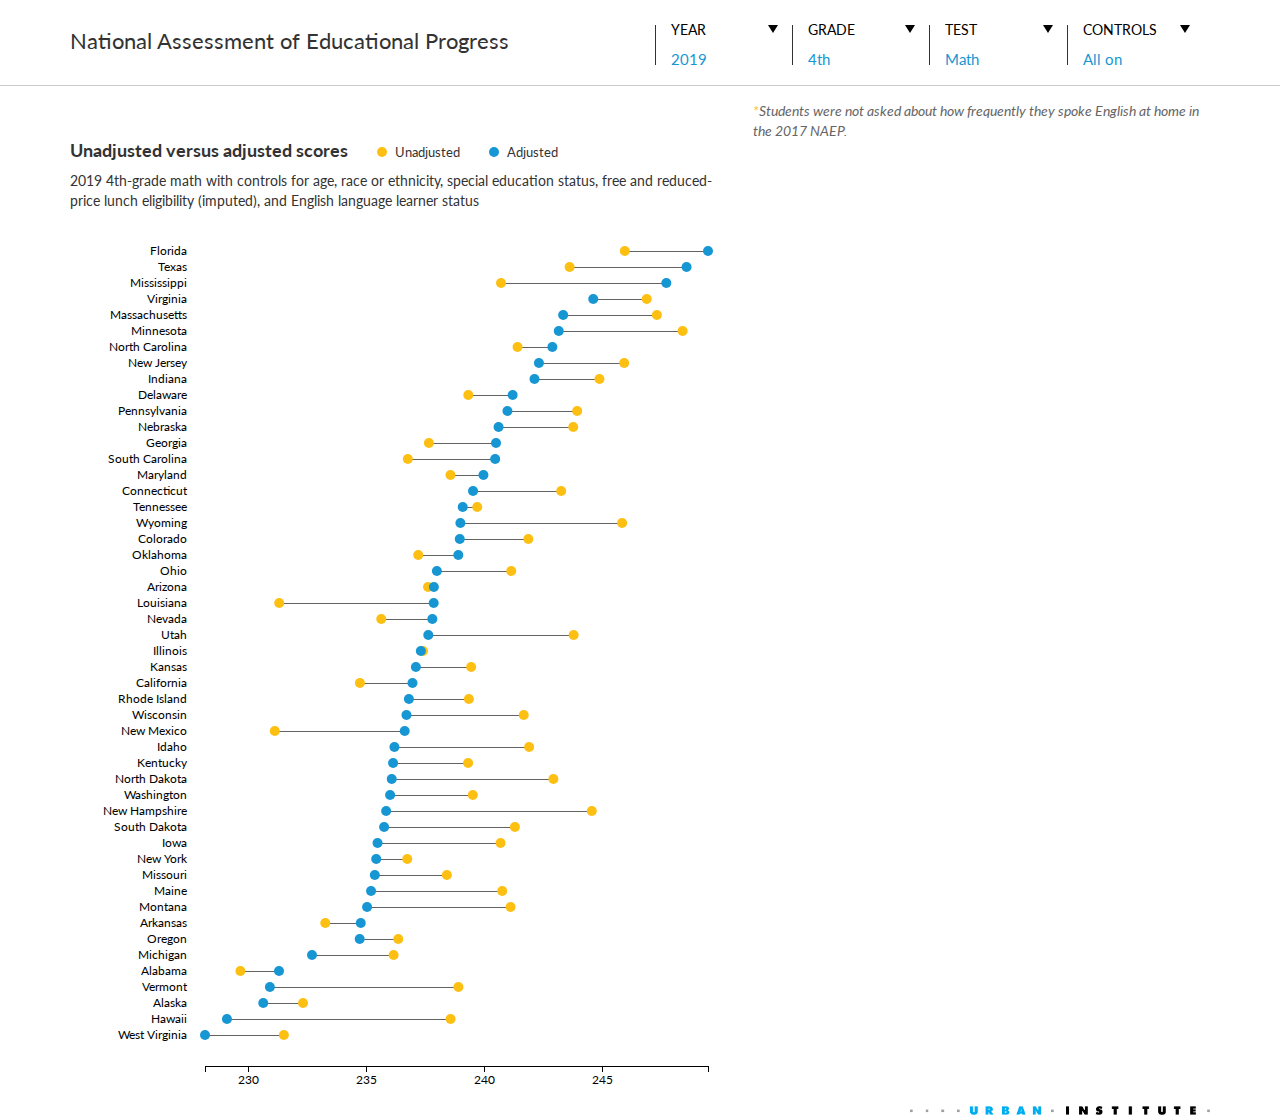
==== commit 5ee7dd7d: "add logo" ====
--- a/index.html
+++ b/index.html
@@ -210,8 +210,10 @@
                 <div id="tooltipgraph"></div>
             </div>
         </div>
-
+<img id = "oneLineLogo" src = "img/urban-logo.png" />
     </div>
+
+    
 
     <script type="text/javascript" src="js/pym.min.js"></script>
 
--- a/css/main.css
+++ b/css/main.css
@@ -680,4 +680,10 @@
     font-size: 12px;
     margin-bottom: 10px;
     margin-top: 29px;
+}
+
+#oneLineLogo{
+    width: 300px;
+    float: right;
+    margin-top: 10px;
 }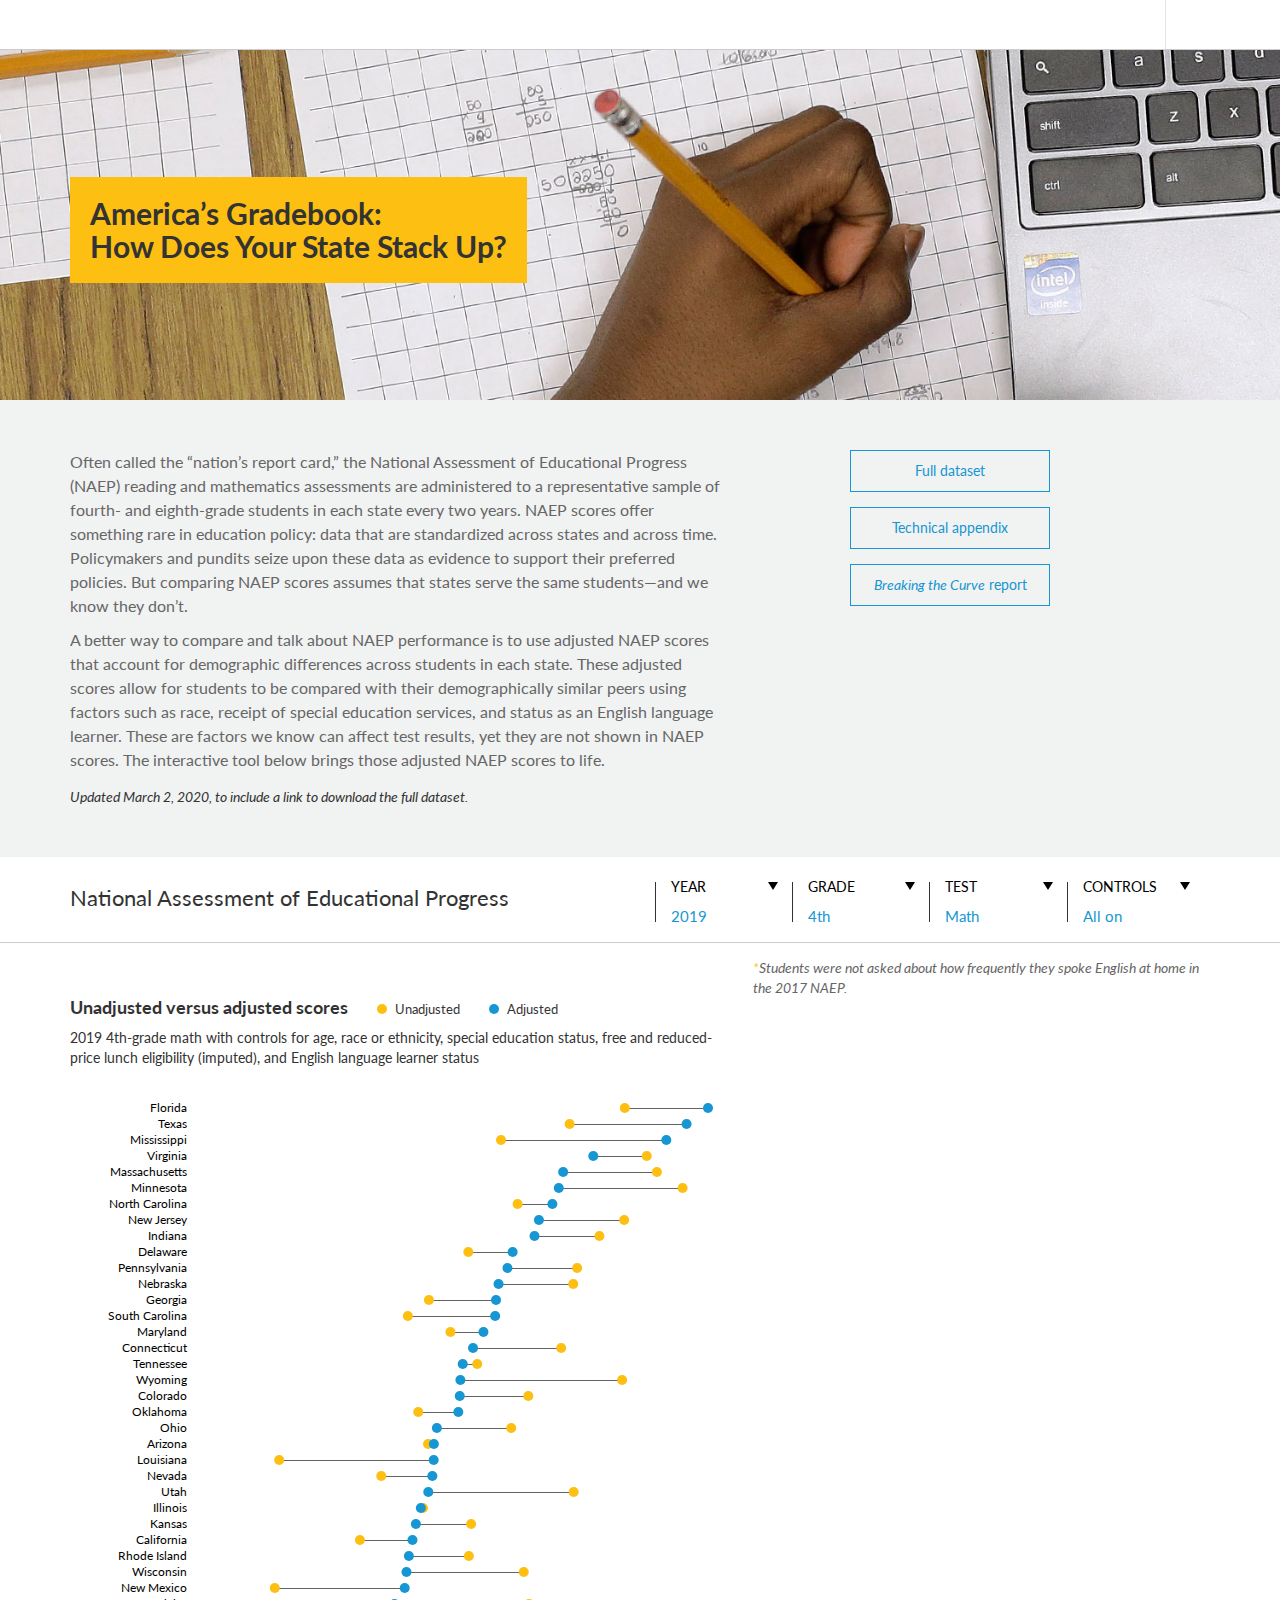
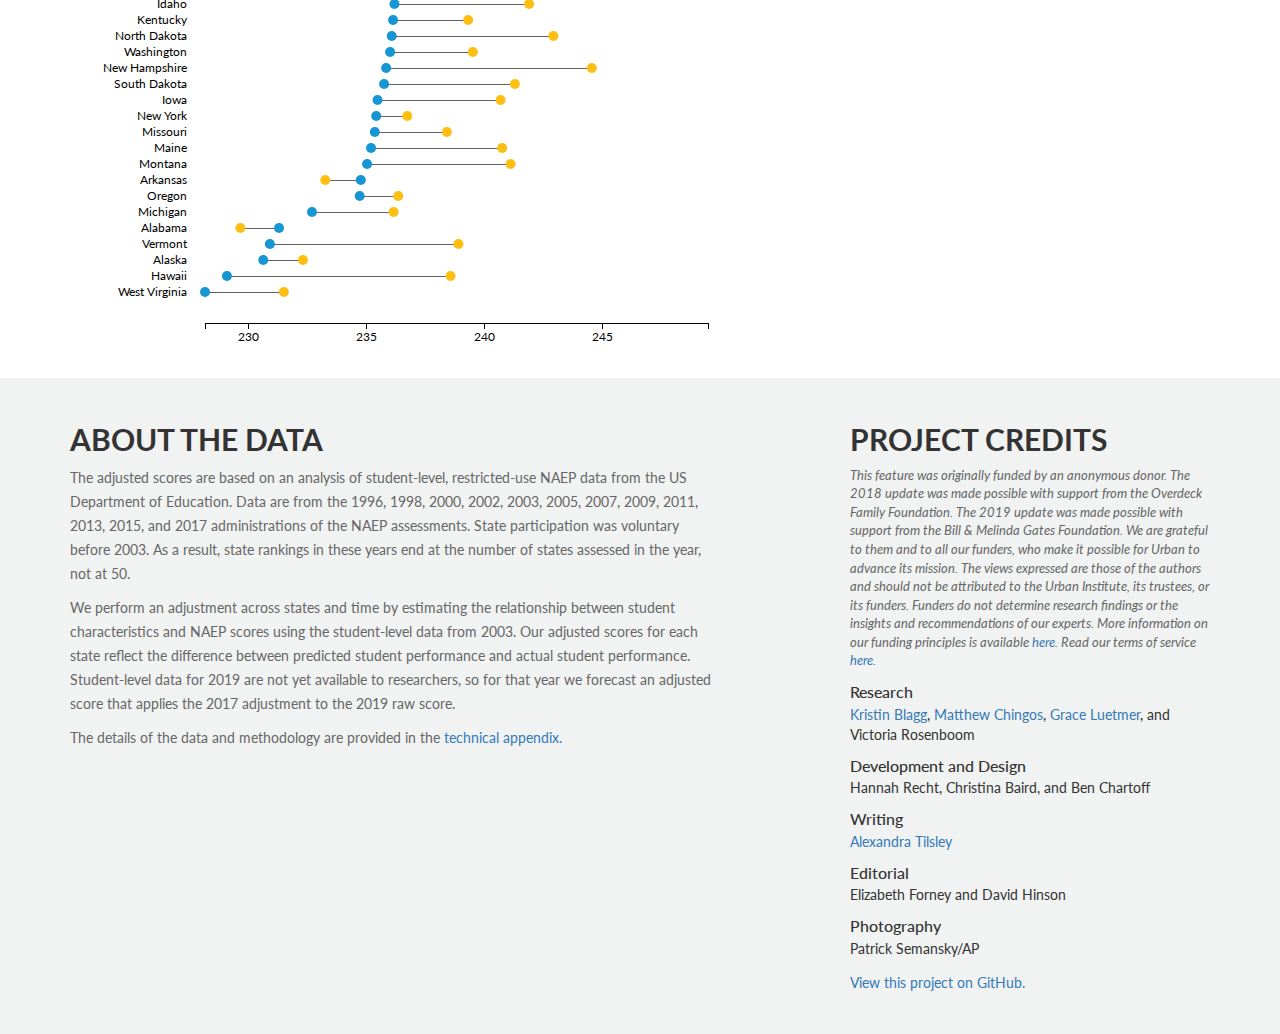
==== commit 023bdf41: "full data download" ====
--- a/index.html
+++ b/index.html
@@ -56,6 +56,75 @@
 '//www.googletagmanager.com/gtm.js?id='+i+dl;f.parentNode.insertBefore(j,f);
 })(window,document,'script','dataLayer','GTM-MKBD2W');</script>
 <!-- End Google Tag Manager -->
+
+    <!--    header-->
+    <div id="header-pinned" class="no-touch">
+        <div class="content">
+            <a target="_blank" href="https://www.urban.org" title="Home" rel="home" class="site-logo"></a>
+            <!--div class="title"><span class="feature-link"><a href="https://www.urban.org/features" class="title-linkback">Features</a> <span>: :</span> </span><a href="index.html" class="title-linkback">National Assessment of Education Progress</a>
+            </div-->
+            <div class="share-icons">
+                <div class="shareThisP">
+                    <span onclick="toggle_visibility('shareBox');">
+                            <div class="shareThisB"></div>
+                        </span>
+                    <div class="shareThisW" id="shareBox">
+
+                        <div class="addthis_toolbox addthis_default_style  " addthis:title="" addthis:url="">
+                            <a href="https://www.facebook.com/sharer/sharer.php?u=http%3A//urbn.is/naep" target="_blank" class="addthis_button_facebook at300b" title="Facebook" onclick="toggle_visibility('shareBox');"><span class="at4-icon aticon-facebook" style="background-color: rgb(48, 88, 145);"><span class="at_a11y">Share on facebook</span></span></a>
+
+                            <a href="http://twitter.com/intent/tweet?text=America%27s%20Gradebook%3A%20How%20Does%20Your%20State%20Stack%20Up%3F%20http%3A%2F%2Furbn.is%2Fnaep%20(via%20%40urbaninstitute)" target="_blank" class="addthis_button_twitter at300b" title="Tweet" onclick="toggle_visibility('shareBox');"><span class="at4-icon aticon-twitter" style="background-color: rgb(44, 168, 210);"><span class="at_a11y">Share on twitter</span></span></a>
+
+                            <a href="mailto:%20?Subject= New interactive from Urban Institute &amp;Body=Hi! I thought you'd be interested in this new interactive from the Urban Institute: “America’s Gradebook: How Does Your State Stack Up?” http://urbn.is/naep" target="_blank" class="addthis_button_email at300b" target="_blank" title="Email" onclick="toggle_visibility('shareBox');"><span class="at4-icon aticon-email" style="background-color: rgb(115, 138, 141);"><span class="at_a11y">Share on email</span></span></a>
+                            <div class="atclear"></div>
+                        </div>
+
+                    </div>
+                </div>
+            </div>
+        </div>
+    </div>
+
+    <div id="openimg">
+        <div class="container">
+            <div class="row">
+                <div class="col-md-6">
+                    <div id="titleparent">
+                        <div id="titleholder">
+                            <h1 class="projtitle">America&rsquo;s Gradebook:</br> How Does Your State Stack Up?</h1>
+                        </div>
+                    </div>
+                </div>
+            </div>
+        </div>
+    </div>
+
+    <div id="intro">
+        <div class="container">
+            <div class="row">
+                <div class="col-md-7">
+                    <p>Often called the “nation’s report card,” the National Assessment of Educational Progress (NAEP) reading and mathematics assessments are administered to a representative sample of fourth- and eighth-grade students in each state every two years. NAEP scores offer something rare in education policy: data that are standardized across states and across time. Policymakers and pundits seize upon these data as evidence to support their preferred policies. But comparing NAEP scores assumes that states serve the same students—and we know they don’t.</p>
+
+                    <p>A better way to compare and talk about NAEP performance is to use adjusted NAEP scores that account for demographic differences across students in each state. These adjusted scores allow for students to be compared with their demographically similar peers using factors such as race, receipt of special education services, and status as an English language learner. These are factors we know can affect test results, yet they are not shown in NAEP scores. The interactive tool below brings those adjusted NAEP scores to life.</p>
+                    <div id = "dateUpdated">Updated March 2, 2020, to include a link to download the full dataset.</div>
+<!--                     <div id = "dateUpdated">The full dataset is temporarily unavailable for download as we work to process the 2019 data. We anticipate publishing the full file soon, but if you have specific data requests or questions in the meantime, please feel free to contact <a href = "mailto:kblagg@urban.org">Kristin Blagg</a> and <a href = "mailto:atilsley@urban.org">Alexandra Tilsley</a>.</div>
+ -->
+                </div>
+
+                <div class="col-md-4 col-md-offset-1">
+                    <a href="data/NAEP_fulldata.xlsx" class="nodec">
+                        <btn class="intro-button">Full dataset</btn>
+                    </a>
+                    <a href="naep-technical-appendix.pdf" class="nodec" target = "_blank">
+                        <btn class="intro-button">Technical appendix</btn>
+                    </a>
+                    <a href="https://www.urban.org/research/publication/breaking-curve-promises-and-pitfalls-using-naep-data-assess-state-role-student-achievement" target = "_blank class="nodec">
+                        <btn class="intro-button"><i>Breaking the Curve</i> report</btn>
+                    </a>
+                </div>
+            </div>
+        </div>
+    </div>
 
     <div class="container">
         <div id="controlbar" class="row">
@@ -210,12 +279,49 @@
                 <div id="tooltipgraph"></div>
             </div>
         </div>
-<img id = "oneLineLogo" src = "img/urban-logo.png" />
-    </div>
-
-    
-
-    <script type="text/javascript" src="js/pym.min.js"></script>
+
+    </div>
+
+    <!-- Footer -->
+    <footer>
+        <div id="about" class="container">
+            <div class="row">
+
+                <div class="col-md-7">
+                    <h2>About the data</h2>
+                    <p>The adjusted scores are based on an analysis of student-level, restricted-use NAEP data from the US Department of Education. Data are from the 1996, 1998, 2000, 2002, 2003, 2005, 2007, 2009, 2011, 2013, 2015, and 2017 administrations of the NAEP assessments. State participation was voluntary before 2003. As a result, state rankings in these years end at the number of states assessed in the year, not at 50.</p>
+
+                    <p>We perform an adjustment across states and time by estimating the relationship between student characteristics and NAEP scores using the student-level data from 2003. Our adjusted scores for each state reflect the difference between predicted student performance and actual student performance. Student-level data for 2019 are not yet available to researchers, so for that year we forecast an adjusted score that applies the 2017 adjustment to the 2019 raw score.</p>
+
+                    <p>The details of the data and methodology are provided in the <a href="naep-technical-appendix.pdf" target = "_blank">technical appendix.</a></p>
+
+                </div>
+                <div class="col-md-4 col-md-offset-1">
+
+                    <h2>Project credits</h2>
+
+                    <div class="urbanstatement">This feature was originally funded by an anonymous donor. The 2018 update was made possible with support from the Overdeck Family Foundation. The 2019 update was made possible with support from the Bill &amp; Melinda Gates Foundation. We are grateful to them and to all our funders, who make it possible for Urban to advance its mission. The views expressed are those of the authors and should not be attributed to the Urban Institute, its trustees, or its funders. Funders do not determine research findings or the insights and recommendations of our experts. More information on our funding principles is available <a href = "https://www.urban.org/support/funding-principles" target = "_blank">here</a>. Read our terms of service <a href = "https://www.urban.org/terms-service" target = "_blank">here</a>.</div>
+
+                    <h3 class="job">Research</h3>
+                    <a href="https://www.urban.org/author/kristin-blagg" target = "_blank">Kristin Blagg</a>, <a href="https://www.urban.org/author/matthew-chingos" target = "_blank">Matthew Chingos</a>, <a href = "https://www.urban.org/author/grace-luetmer" target = "_blank">Grace Luetmer</a>, and Victoria Rosenboom  
+
+                    <h3 class="job">Development and Design</h3>
+                    Hannah Recht, Christina Baird, and Ben Chartoff
+
+                    <h3 class="job">Writing</h3>
+                    <a href="https://www.urban.org/author/alexandra-tilsley" target = "_blank">Alexandra Tilsley</a>
+
+                    <h3 class="job">Editorial</h3>
+                    Elizabeth Forney and David Hinson
+
+                    <h3 class="job">Photography</h3> Patrick Semansky/AP
+
+                    <div class="credits"><a href="https://github.com/UrbanInstitute/naep" target="_blank">View this project on GitHub.</a></div>
+                </div>
+            </div>
+        </div>
+    </footer>
+
 
     <script src="lib/jquery-2.2.1.min.js"></script>
     <script src="lib/bootstrap.min.js"></script>
--- a/css/main.css
+++ b/css/main.css
@@ -686,4 +686,5 @@
     width: 300px;
     float: right;
     margin-top: 10px;
+    margin-bottom: 10px;
 }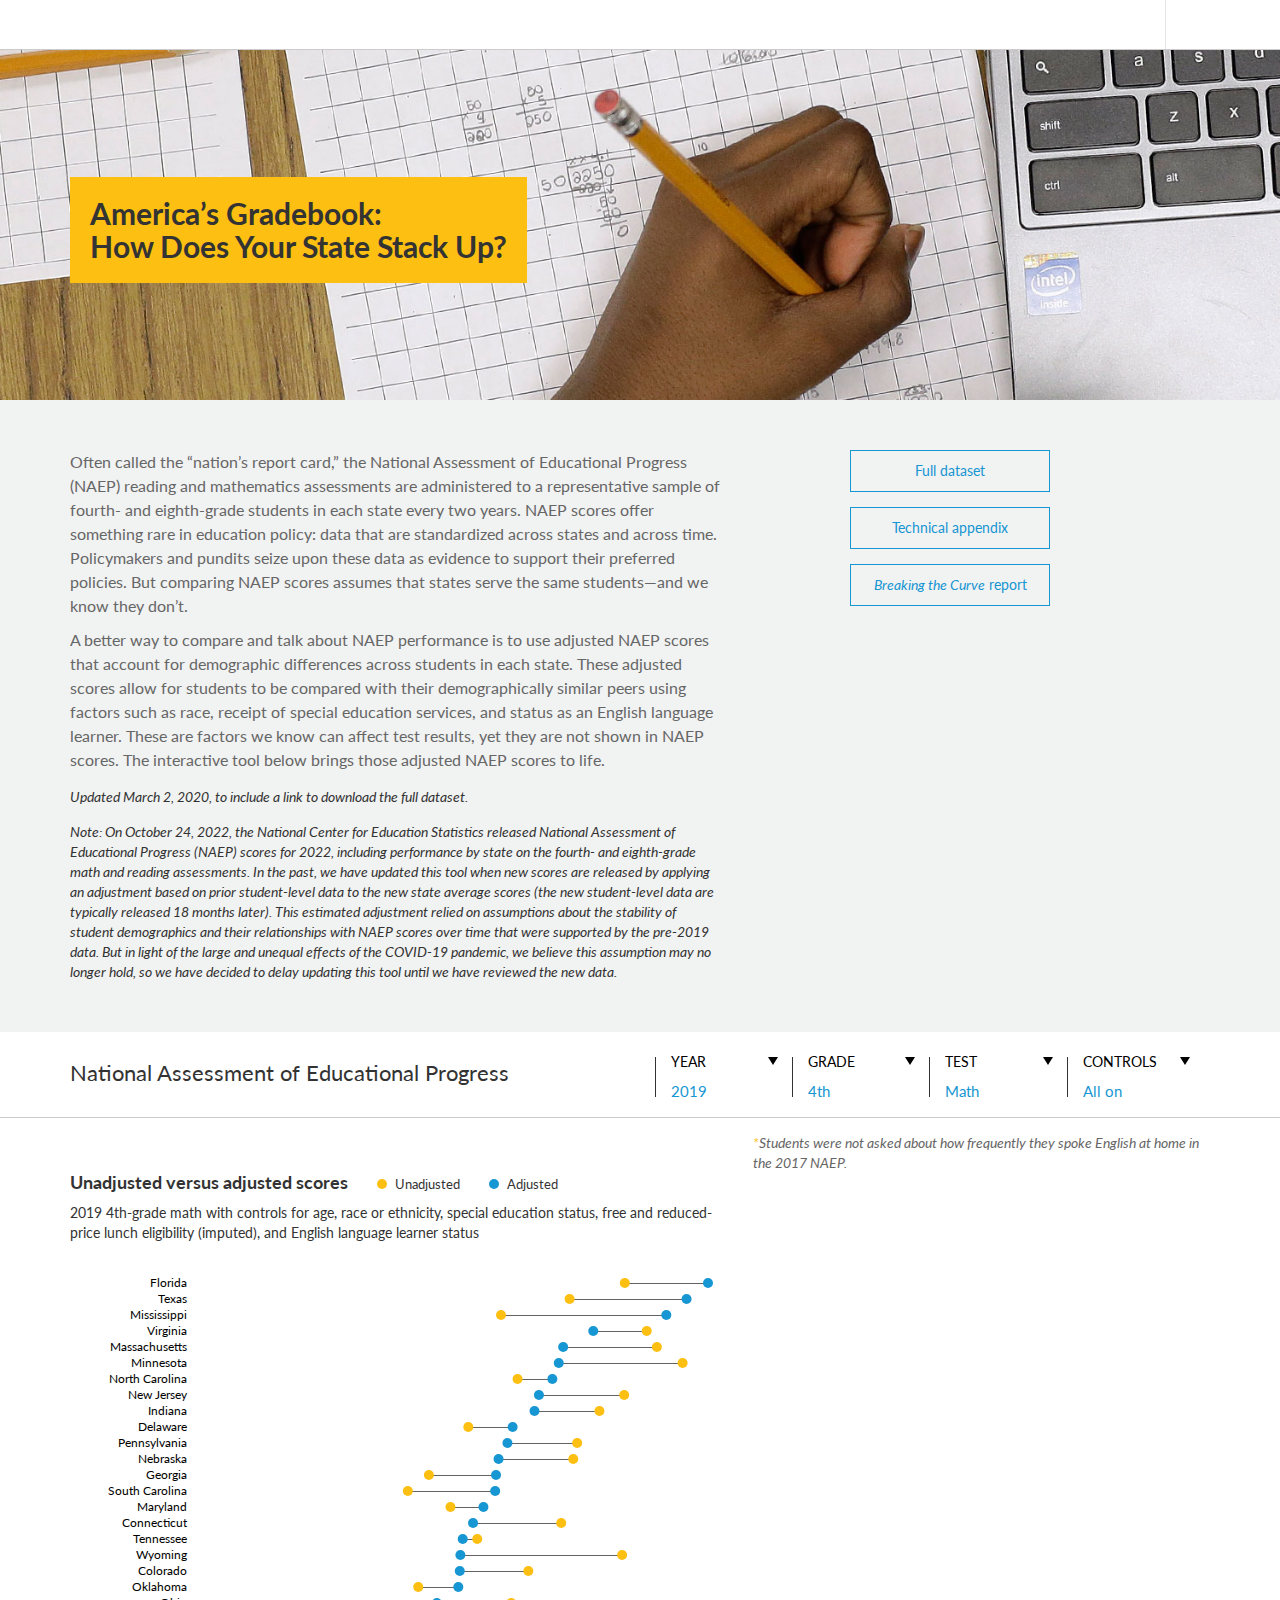
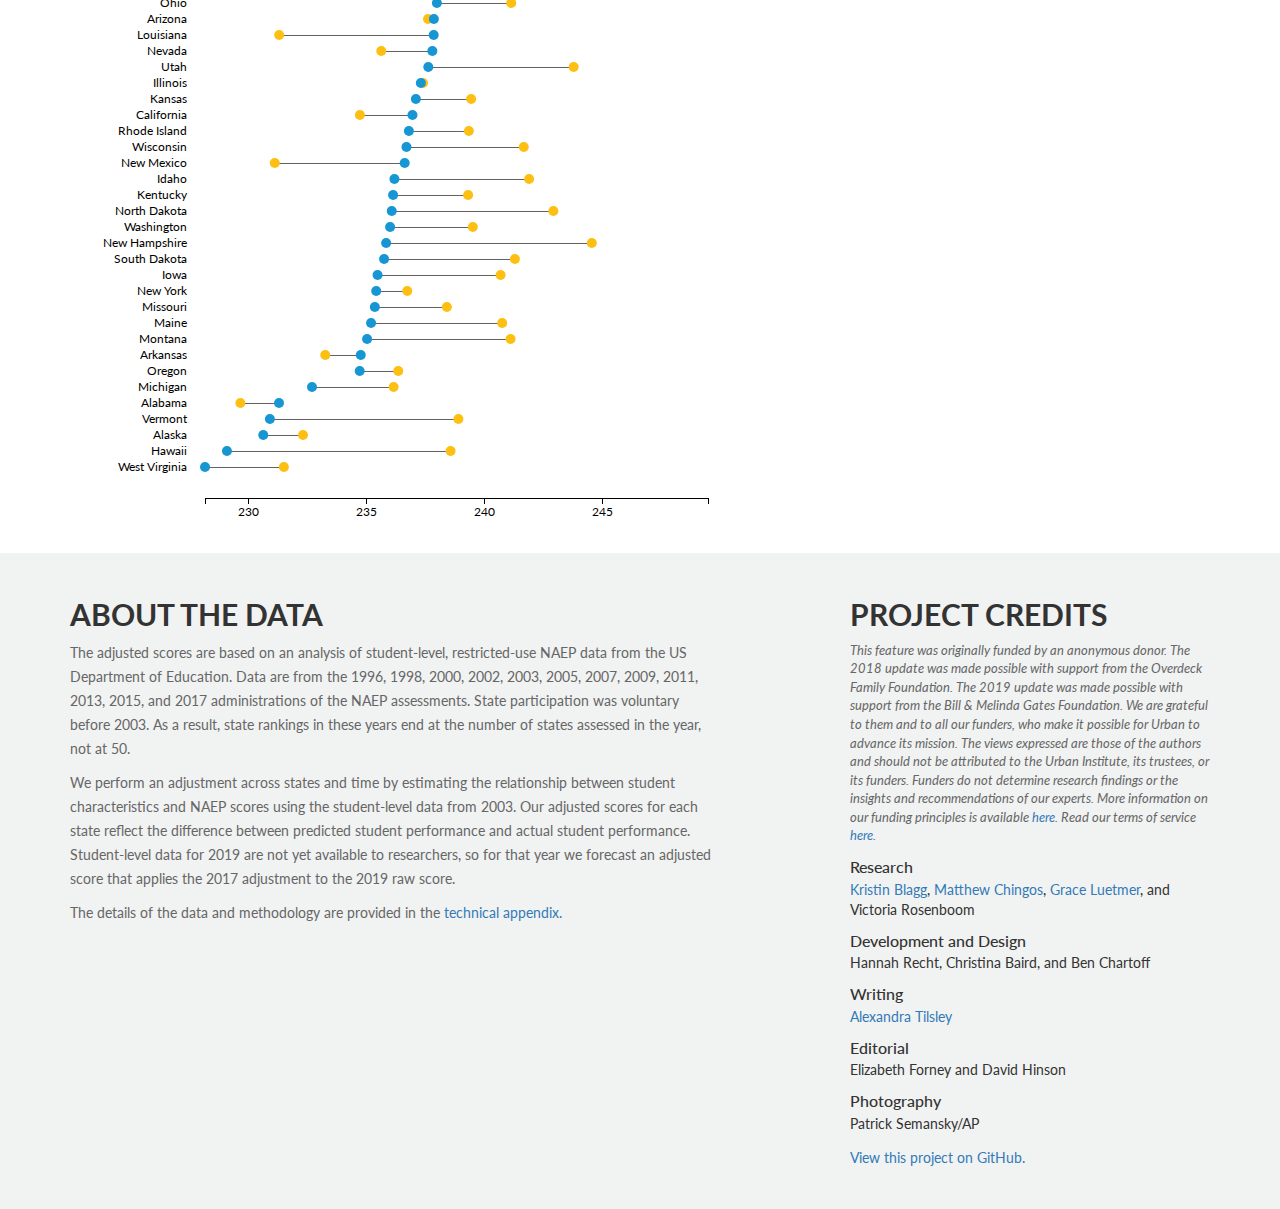
==== commit c524bff8: "adding note re data update and covid" ====
--- a/index.html
+++ b/index.html
@@ -107,9 +107,8 @@
 
                     <p>A better way to compare and talk about NAEP performance is to use adjusted NAEP scores that account for demographic differences across students in each state. These adjusted scores allow for students to be compared with their demographically similar peers using factors such as race, receipt of special education services, and status as an English language learner. These are factors we know can affect test results, yet they are not shown in NAEP scores. The interactive tool below brings those adjusted NAEP scores to life.</p>
                     <div id = "dateUpdated">Updated March 2, 2020, to include a link to download the full dataset.</div>
-<!--                     <div id = "dateUpdated">The full dataset is temporarily unavailable for download as we work to process the 2019 data. We anticipate publishing the full file soon, but if you have specific data requests or questions in the meantime, please feel free to contact <a href = "mailto:kblagg@urban.org">Kristin Blagg</a> and <a href = "mailto:atilsley@urban.org">Alexandra Tilsley</a>.</div>
- -->
-                </div>
+                    <div id = "dateUpdated">Note: On October 24, 2022, the National Center for Education Statistics released National Assessment of Educational Progress (NAEP) scores for 2022, including performance by state on the fourth- and eighth-grade math and reading assessments. In the past, we have updated this tool when new scores are released by applying an adjustment based on prior student-level data to the new state average scores (the new student-level data are typically released 18 months later). This estimated adjustment relied on assumptions about the stability of student demographics and their relationships with NAEP scores over time that were supported by the pre-2019 data. But in light of the large and unequal effects of the COVID-19 pandemic, we believe this assumption may no longer hold, so we have decided to delay updating this tool until we have reviewed the new data.</div>
+               </div>
 
                 <div class="col-md-4 col-md-offset-1">
                     <a href="data/NAEP_fulldata.xlsx" class="nodec">
--- a/css/urban-header.css
+++ b/css/urban-header.css
@@ -42,7 +42,7 @@
     position: absolute;
     left: 10px;
     top: 8px;
-    background: url(http://www.urban.org/sites/all/themes/urban/images/logo-mini-dark.png) no-repeat;
+    background: url(https://www.urban.org/sites/all/themes/urban/images/logo-mini-dark.png) no-repeat;
     background-size: 34px 34px;
 }
 
@@ -91,7 +91,7 @@
 #header-pinned .share-icons .shareThisB {
     display: block;
     background-repeat: no-repeat;
-    background-image: url(http://www.urban.org/sites/all/themes/urban/images/generated/icons-s8fe141aaaa.png);
+    background-image: url(https://www.urban.org/sites/all/themes/urban/images/generated/icons-s8fe141aaaa.png);
     background-position: 0 -2396px;
     height: 32px;
     width: 32px;
@@ -140,7 +140,7 @@
 #header-pinned .share-icons .addthis_button_facebook {
     display: block;
     background-repeat: no-repeat;
-    background-image: url(http://www.urban.org/sites/all/themes/urban/images/generated/icons-s8fe141aaaa.png);
+    background-image: url(https://www.urban.org/sites/all/themes/urban/images/generated/icons-s8fe141aaaa.png);
     background-position: 0 -2056px;
     height: 32px;
     width: 32px;
@@ -155,7 +155,7 @@
 #header-pinned .share-icons .addthis_button_twitter {
     display: block;
     background-repeat: no-repeat;
-    background-image: url(http://www.urban.org/sites/all/themes/urban/images/generated/icons-s8fe141aaaa.png);
+    background-image: url(https://www.urban.org/sites/all/themes/urban/images/generated/icons-s8fe141aaaa.png);
     background-position: 0 -1169px;
     height: 32px;
     width: 32px;
@@ -170,7 +170,7 @@
 #header-pinned .share-icons .addthis_button_linkedin {
     display: block;
     background-repeat: no-repeat;
-    background-image: url(http://www.urban.org/sites/all/themes/urban/images/generated/icons-s8fe141aaaa.png);
+    background-image: url(https://www.urban.org/sites/all/themes/urban/images/generated/icons-s8fe141aaaa.png);
     background-position: 0 -1641px;
     height: 32px;
     width: 32px;
@@ -185,7 +185,7 @@
 #header-pinned .share-icons .addthis_button_google_plusone_share {
     display: block;
     background-repeat: no-repeat;
-    background-image: url(http://www.urban.org/sites/all/themes/urban/images/generated/icons-s8fe141aaaa.png);
+    background-image: url(https://www.urban.org/sites/all/themes/urban/images/generated/icons-s8fe141aaaa.png);
     background-position: 0 -1719px;
     height: 32px;
     width: 32px;
@@ -195,7 +195,7 @@
 #header-pinned .share-icons .addthis_button_email {
     display: block;
     background-repeat: no-repeat;
-    background-image: url(http://www.urban.org/sites/all/themes/urban/images/generated/icons-s8fe141aaaa.png);
+    background-image: url(https://www.urban.org/sites/all/themes/urban/images/generated/icons-s8fe141aaaa.png);
     background-position: 0 -1449px;
     height: 32px;
     width: 32px;
